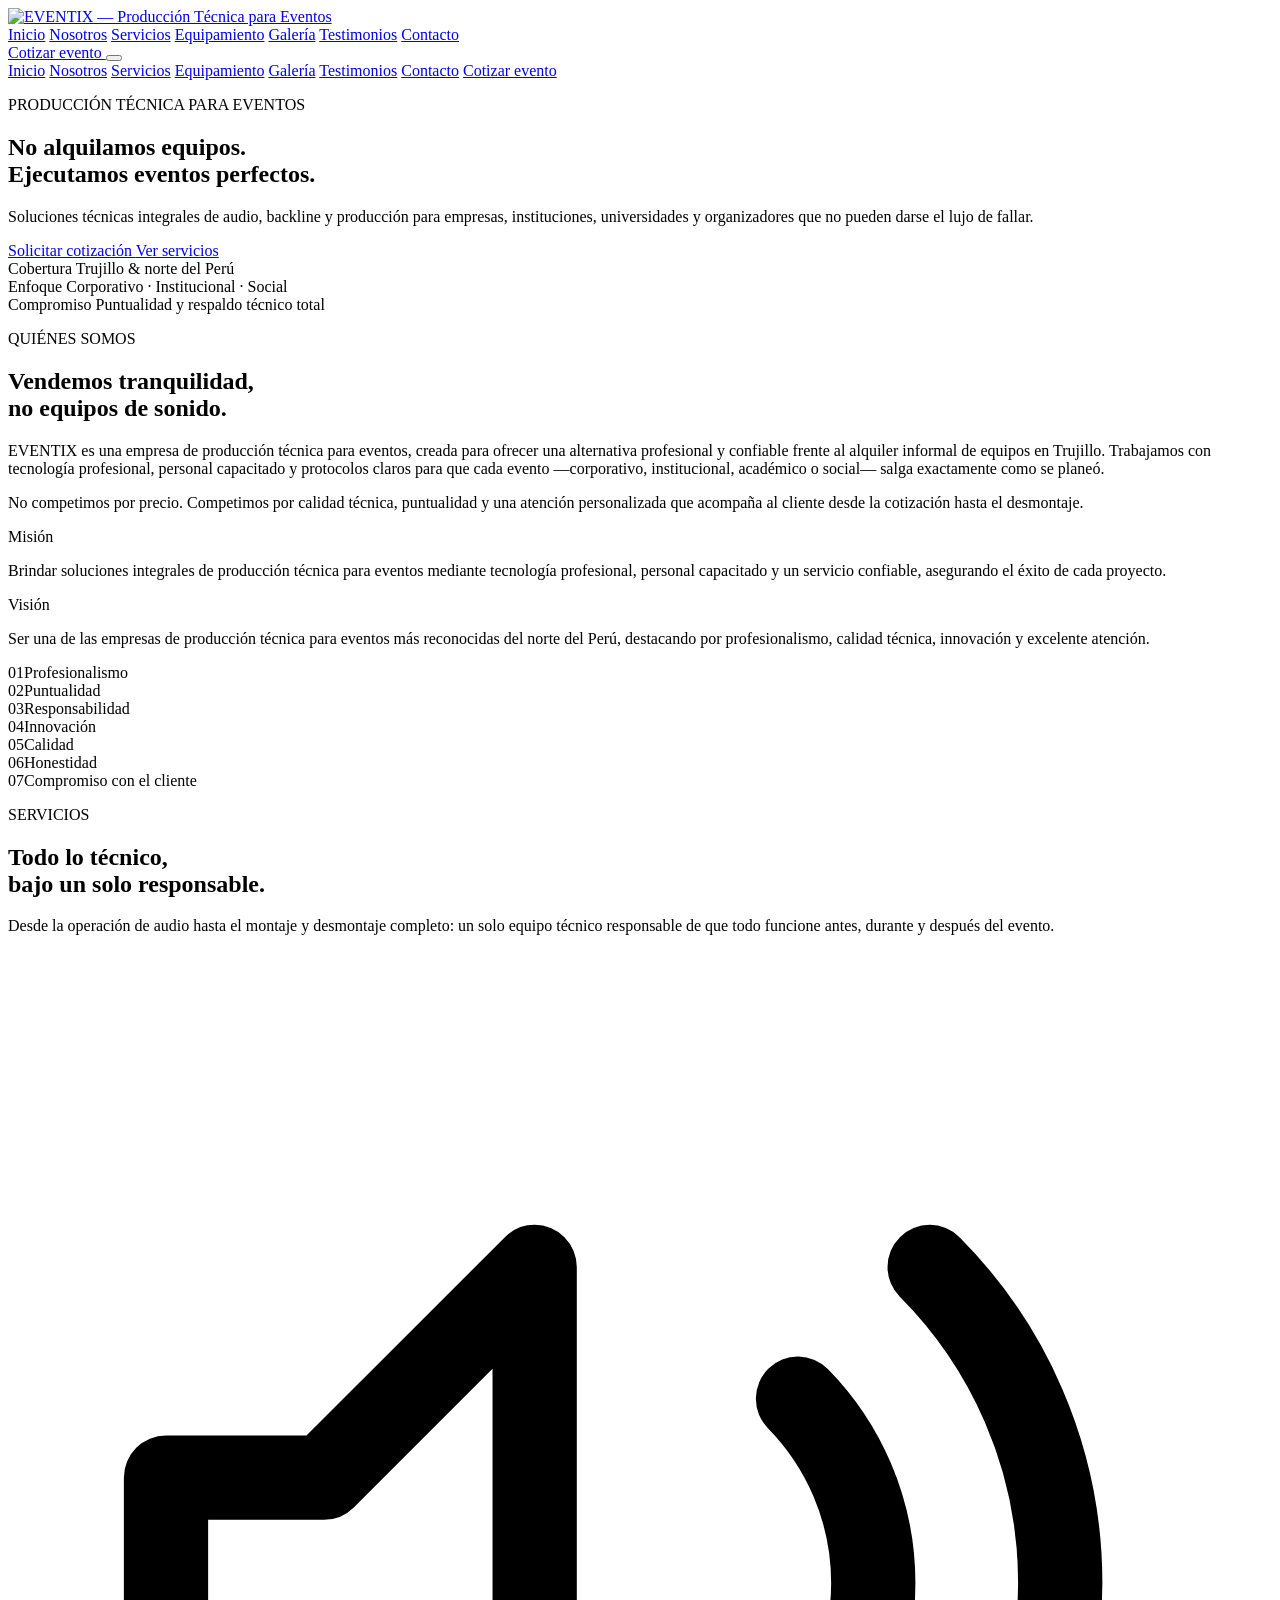
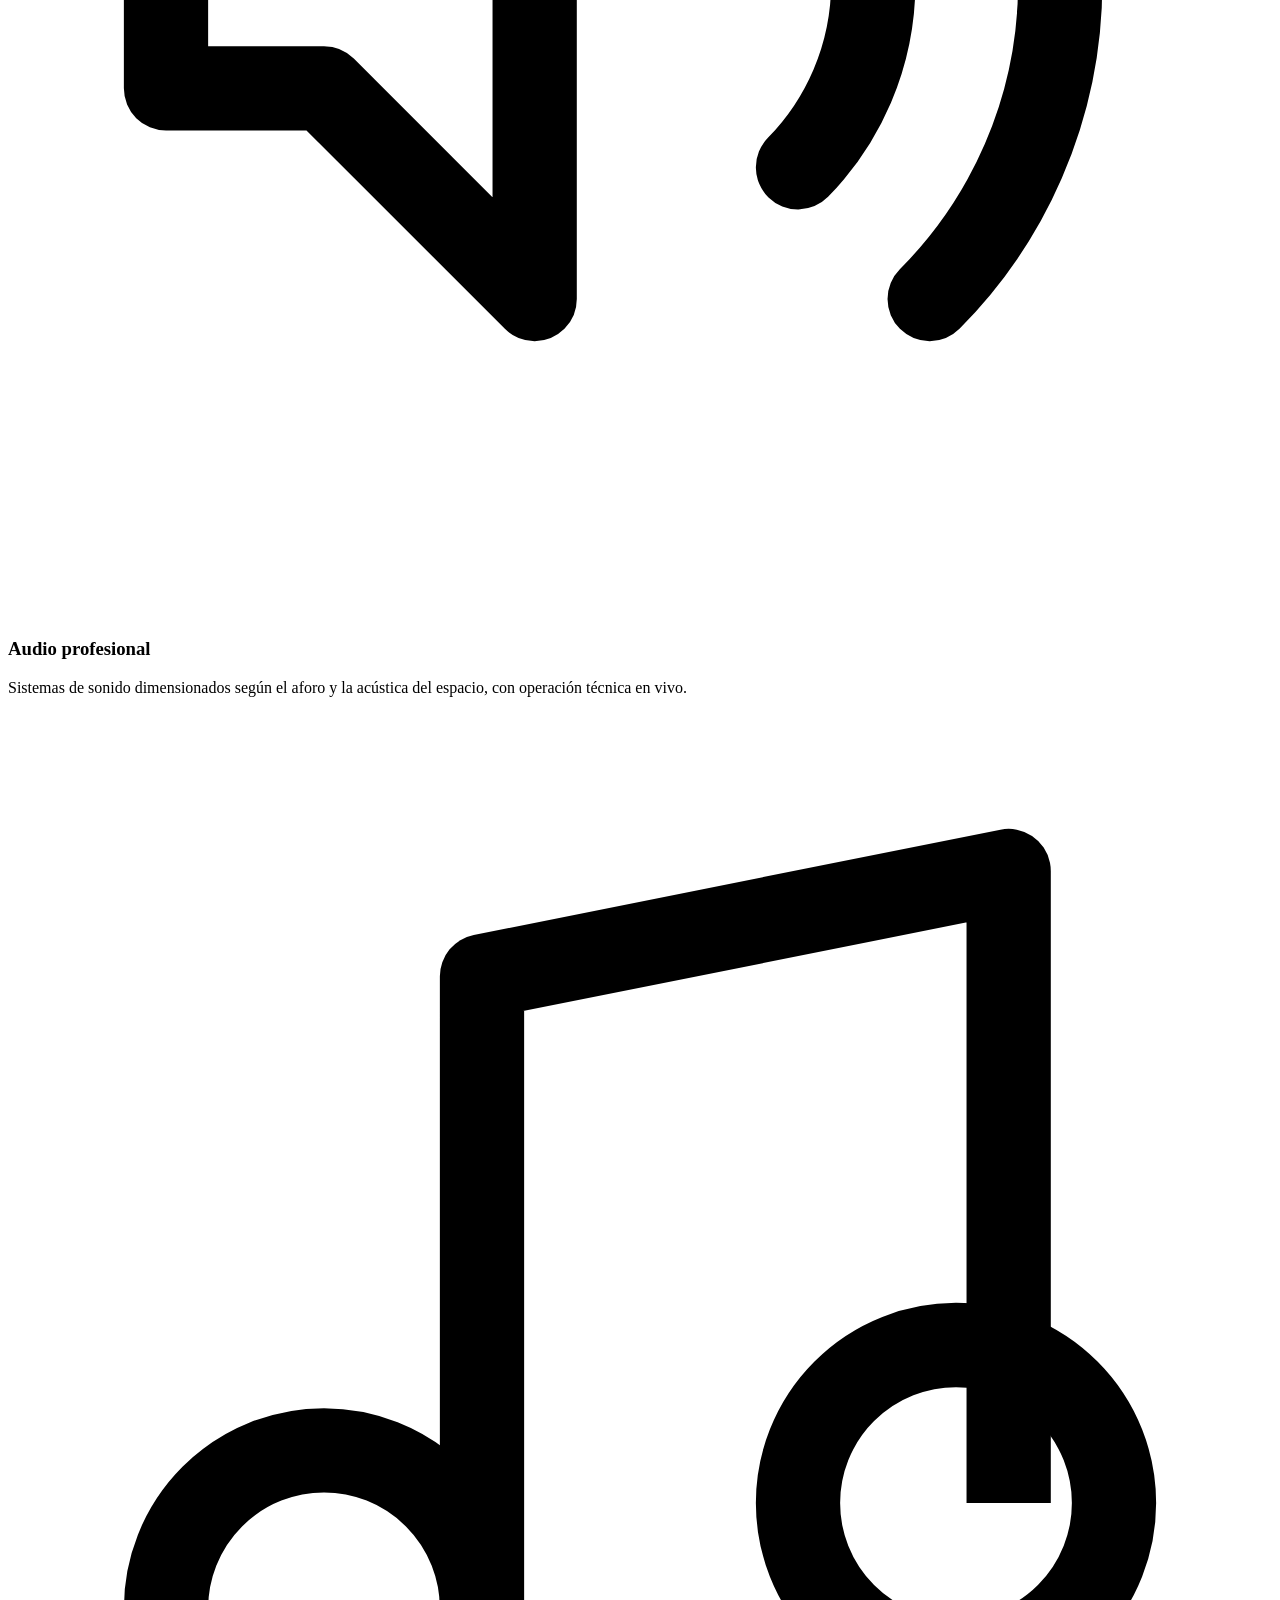
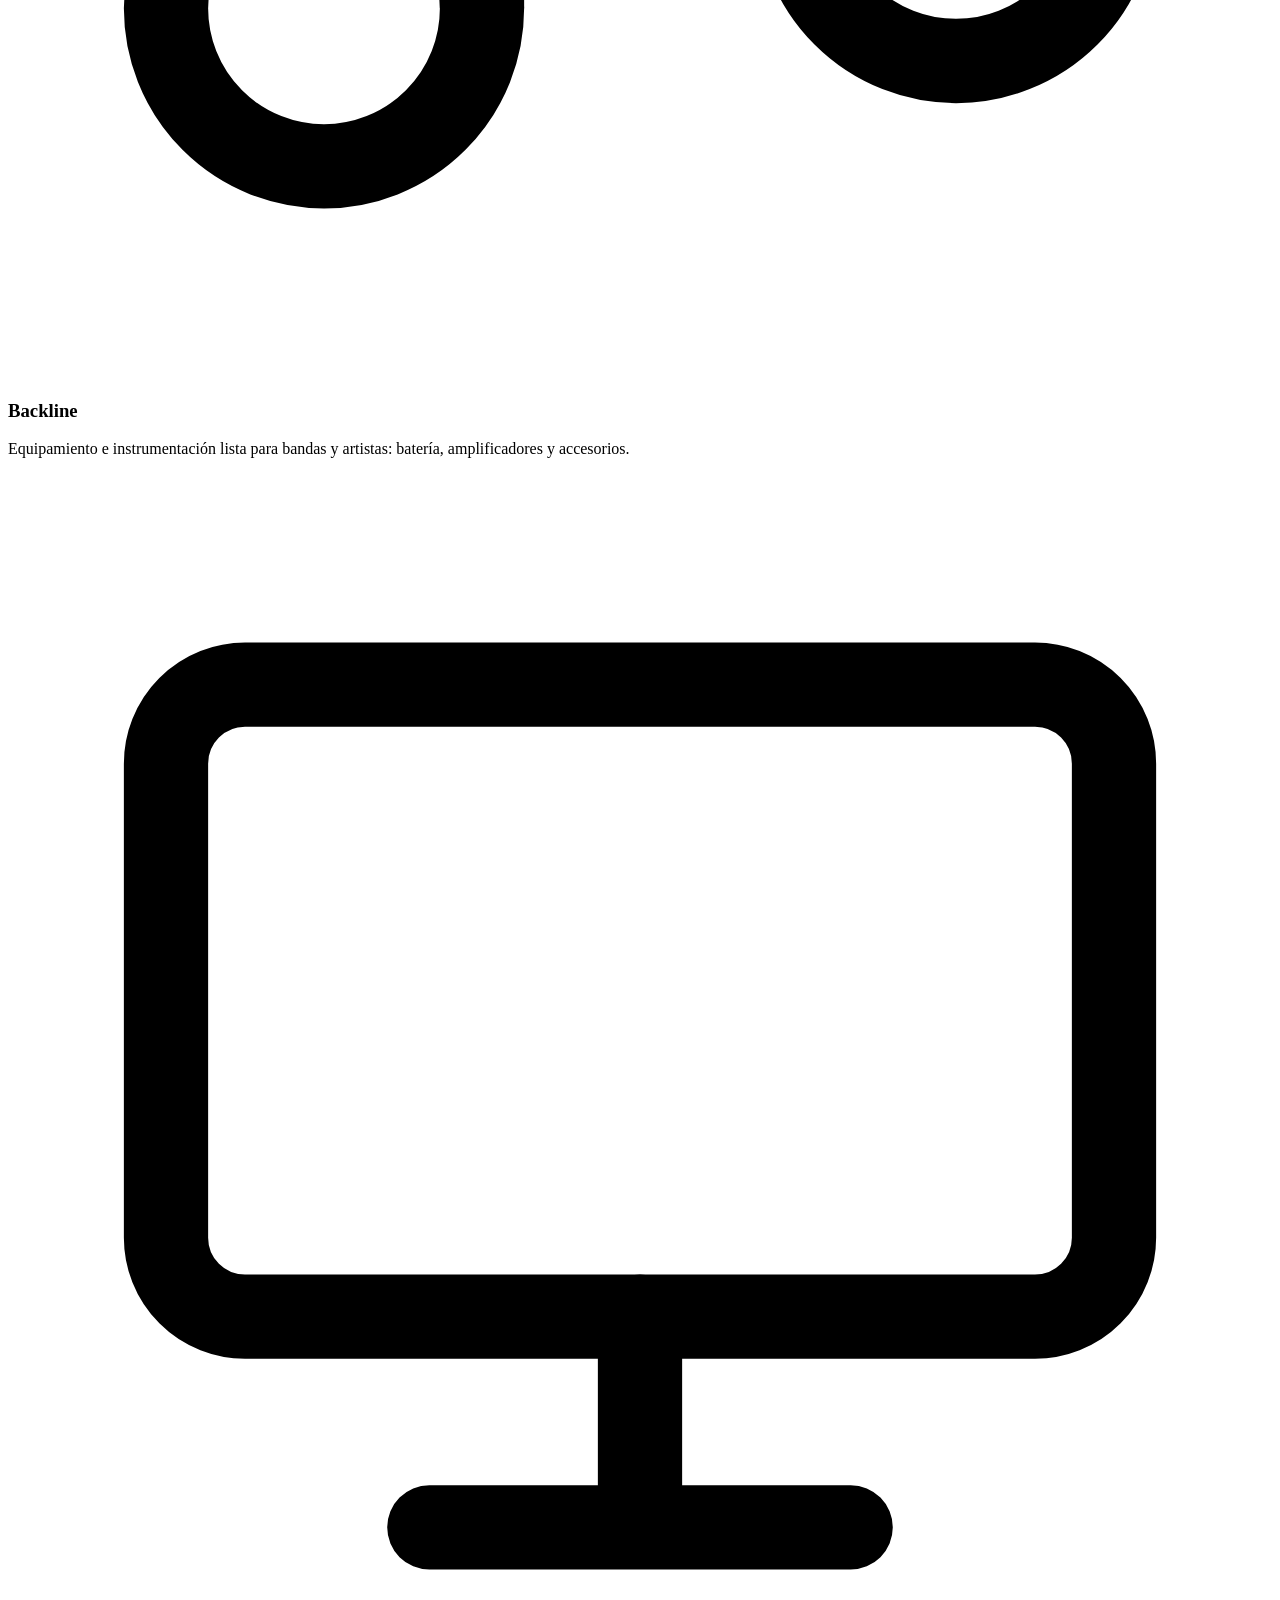
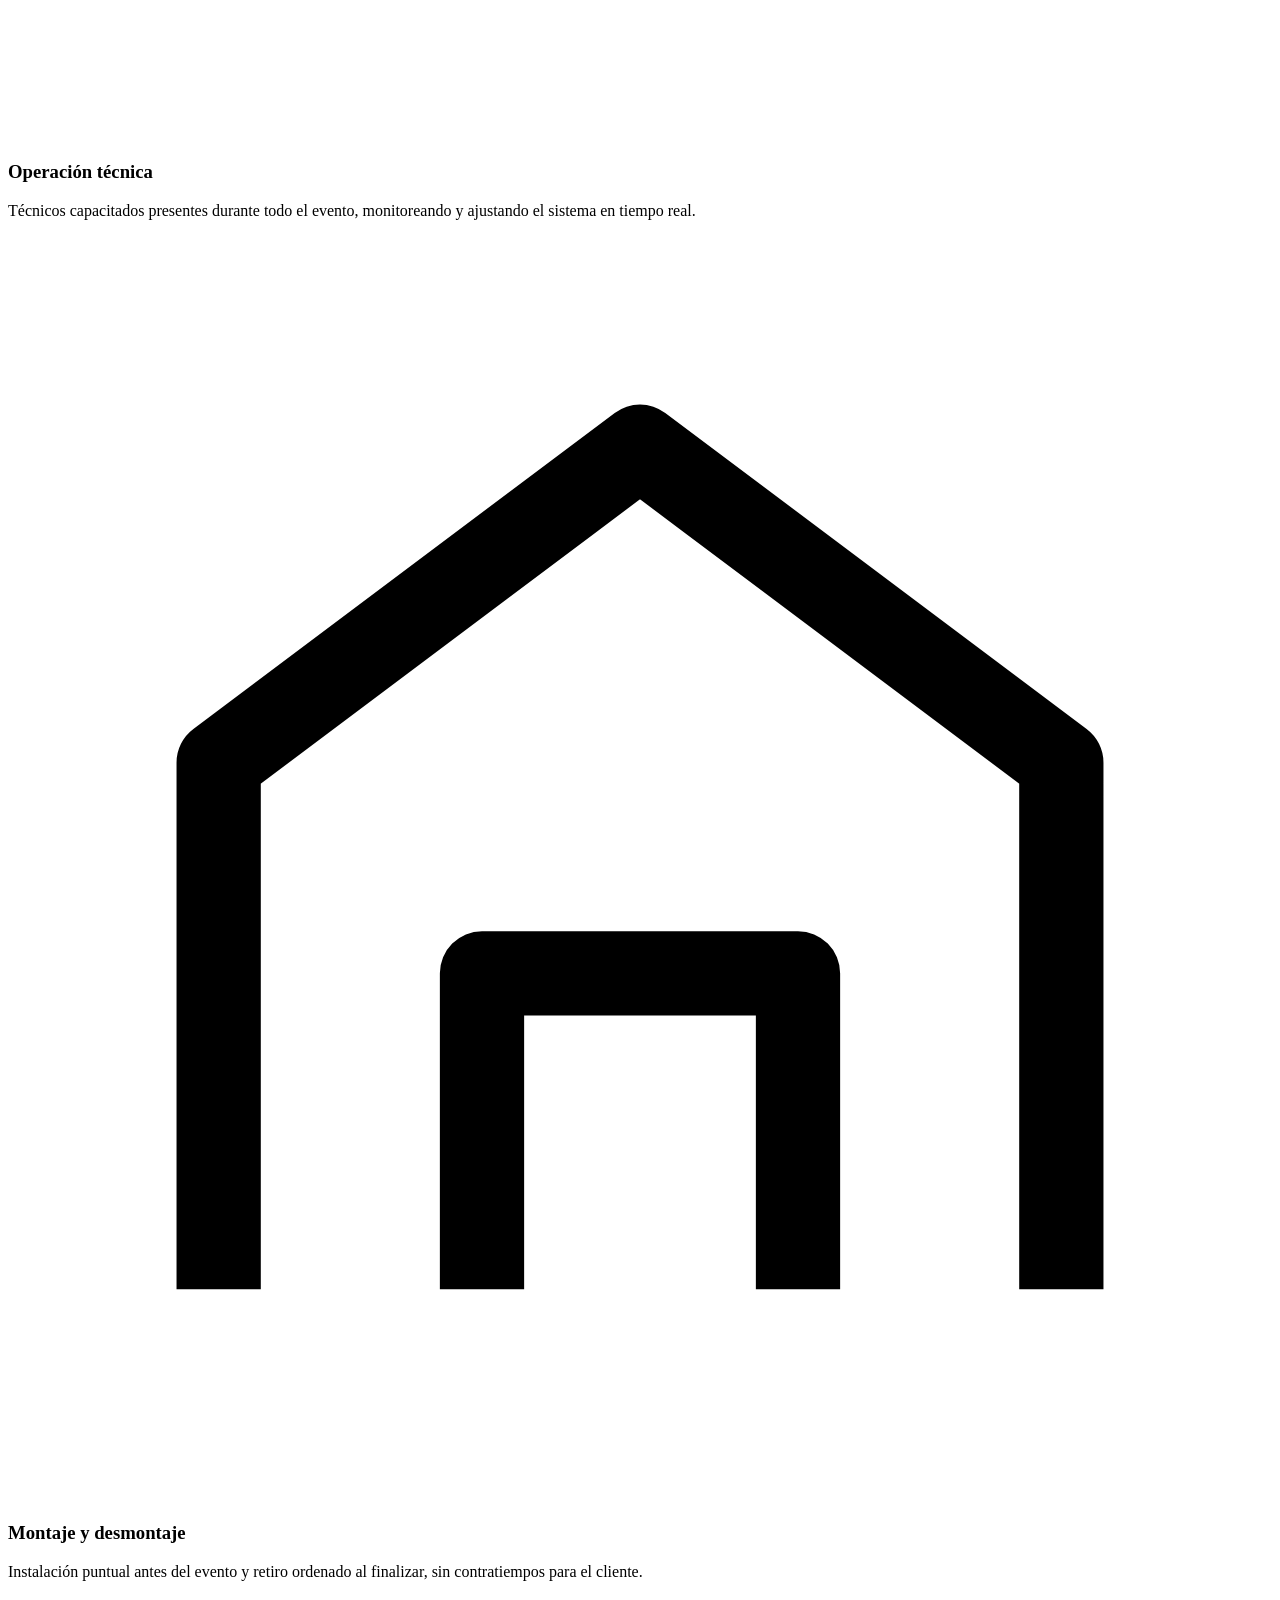
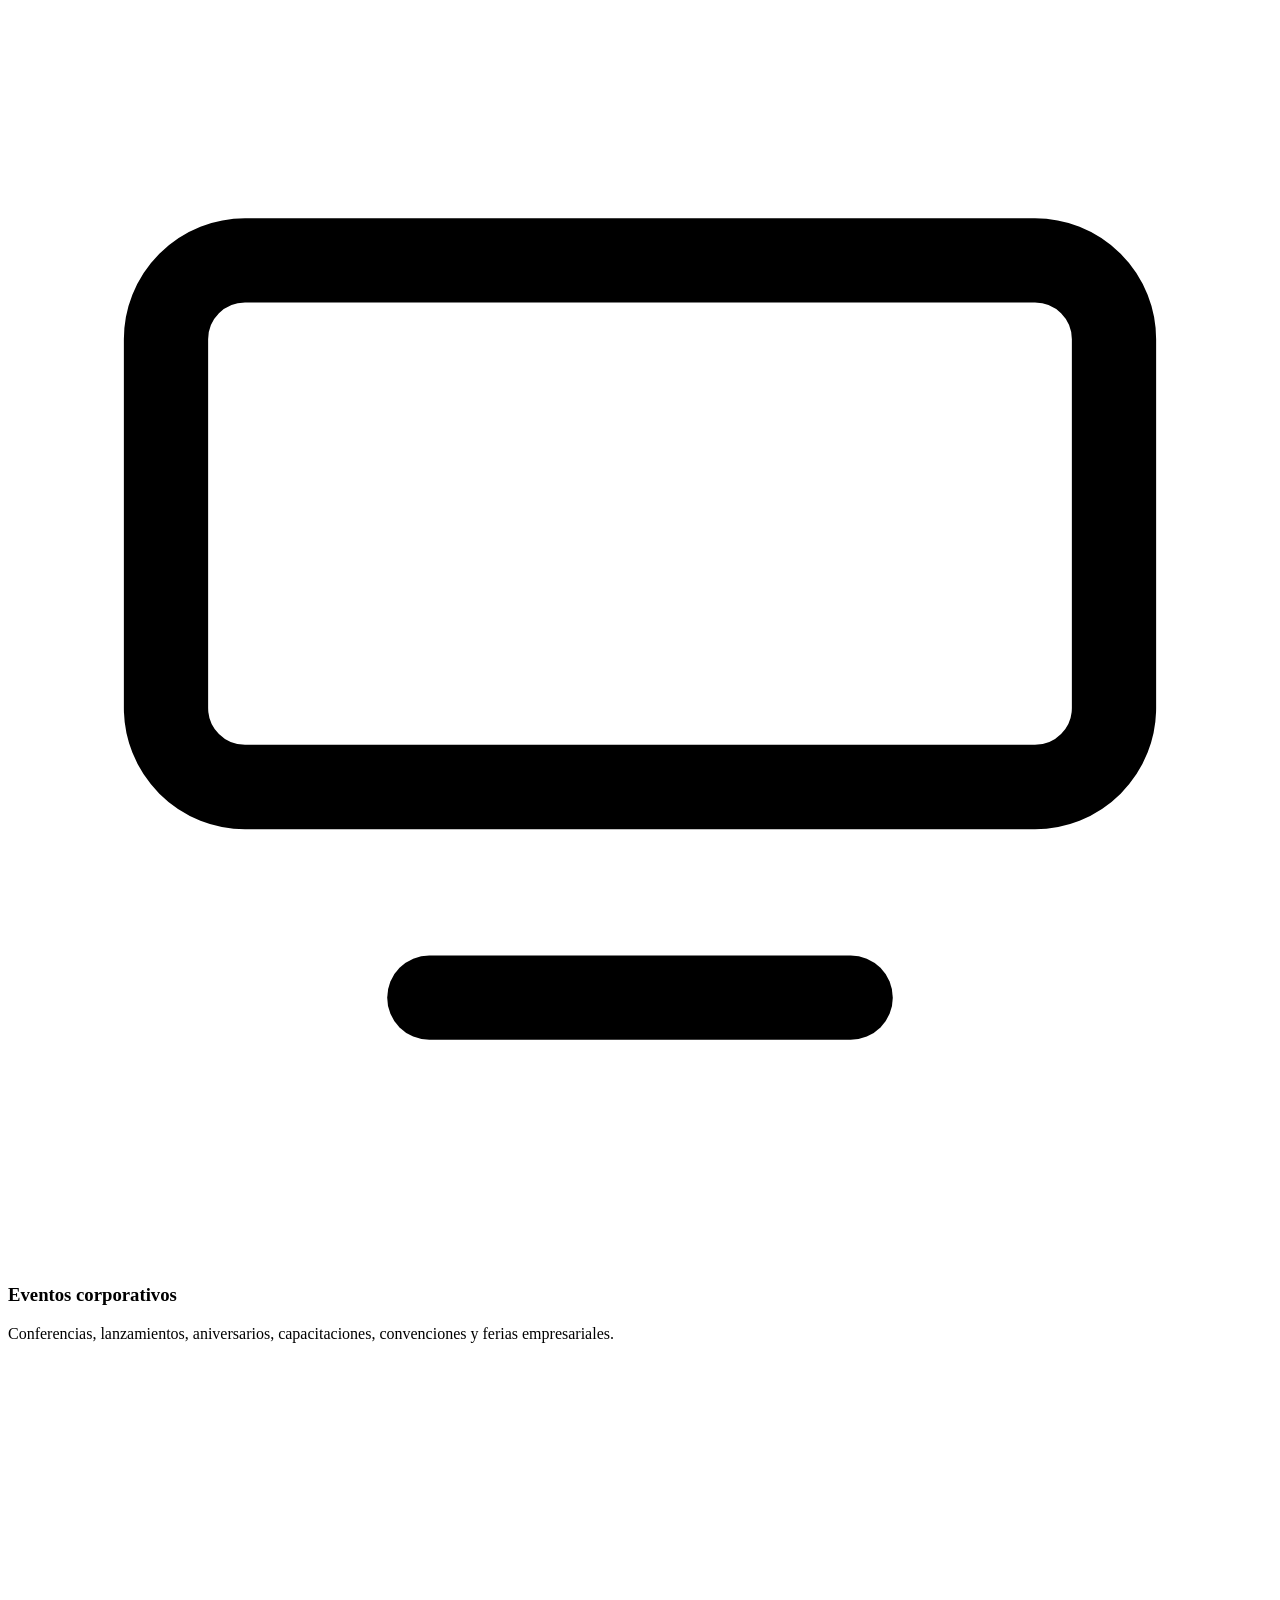
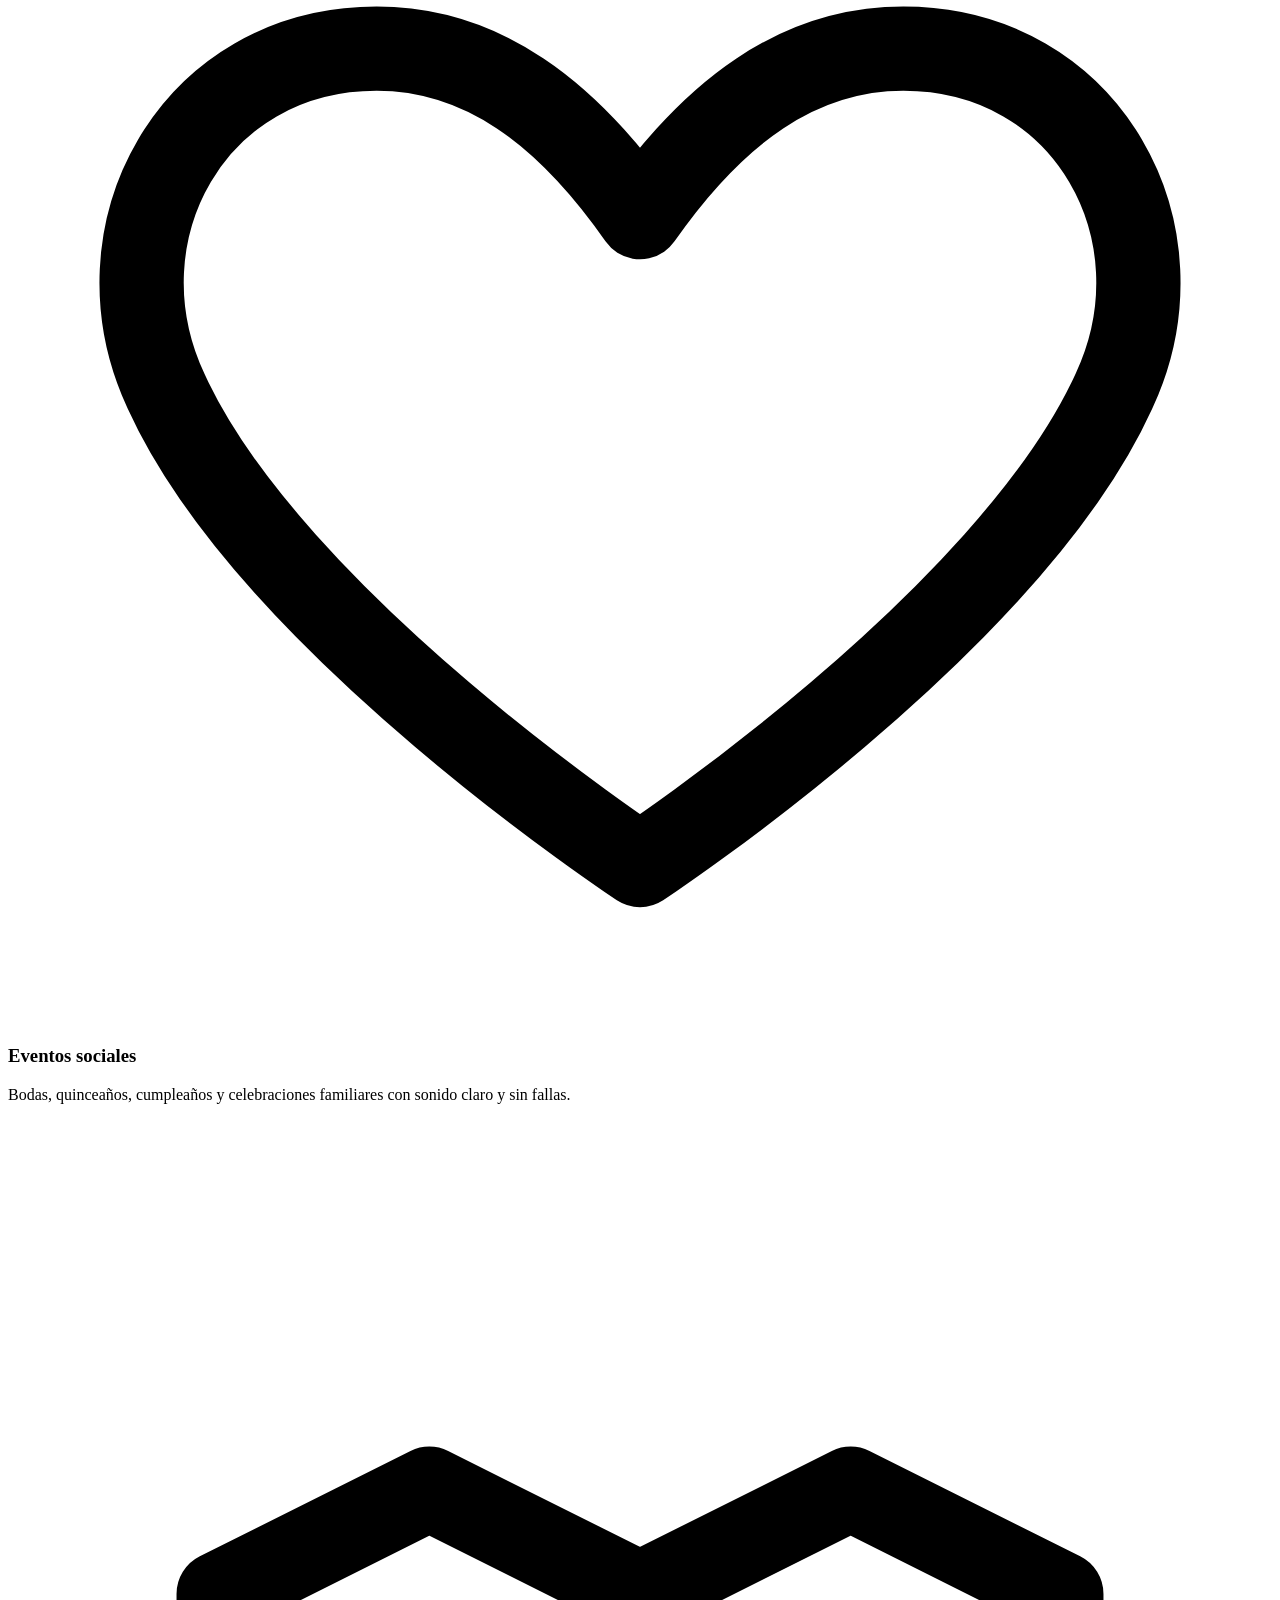
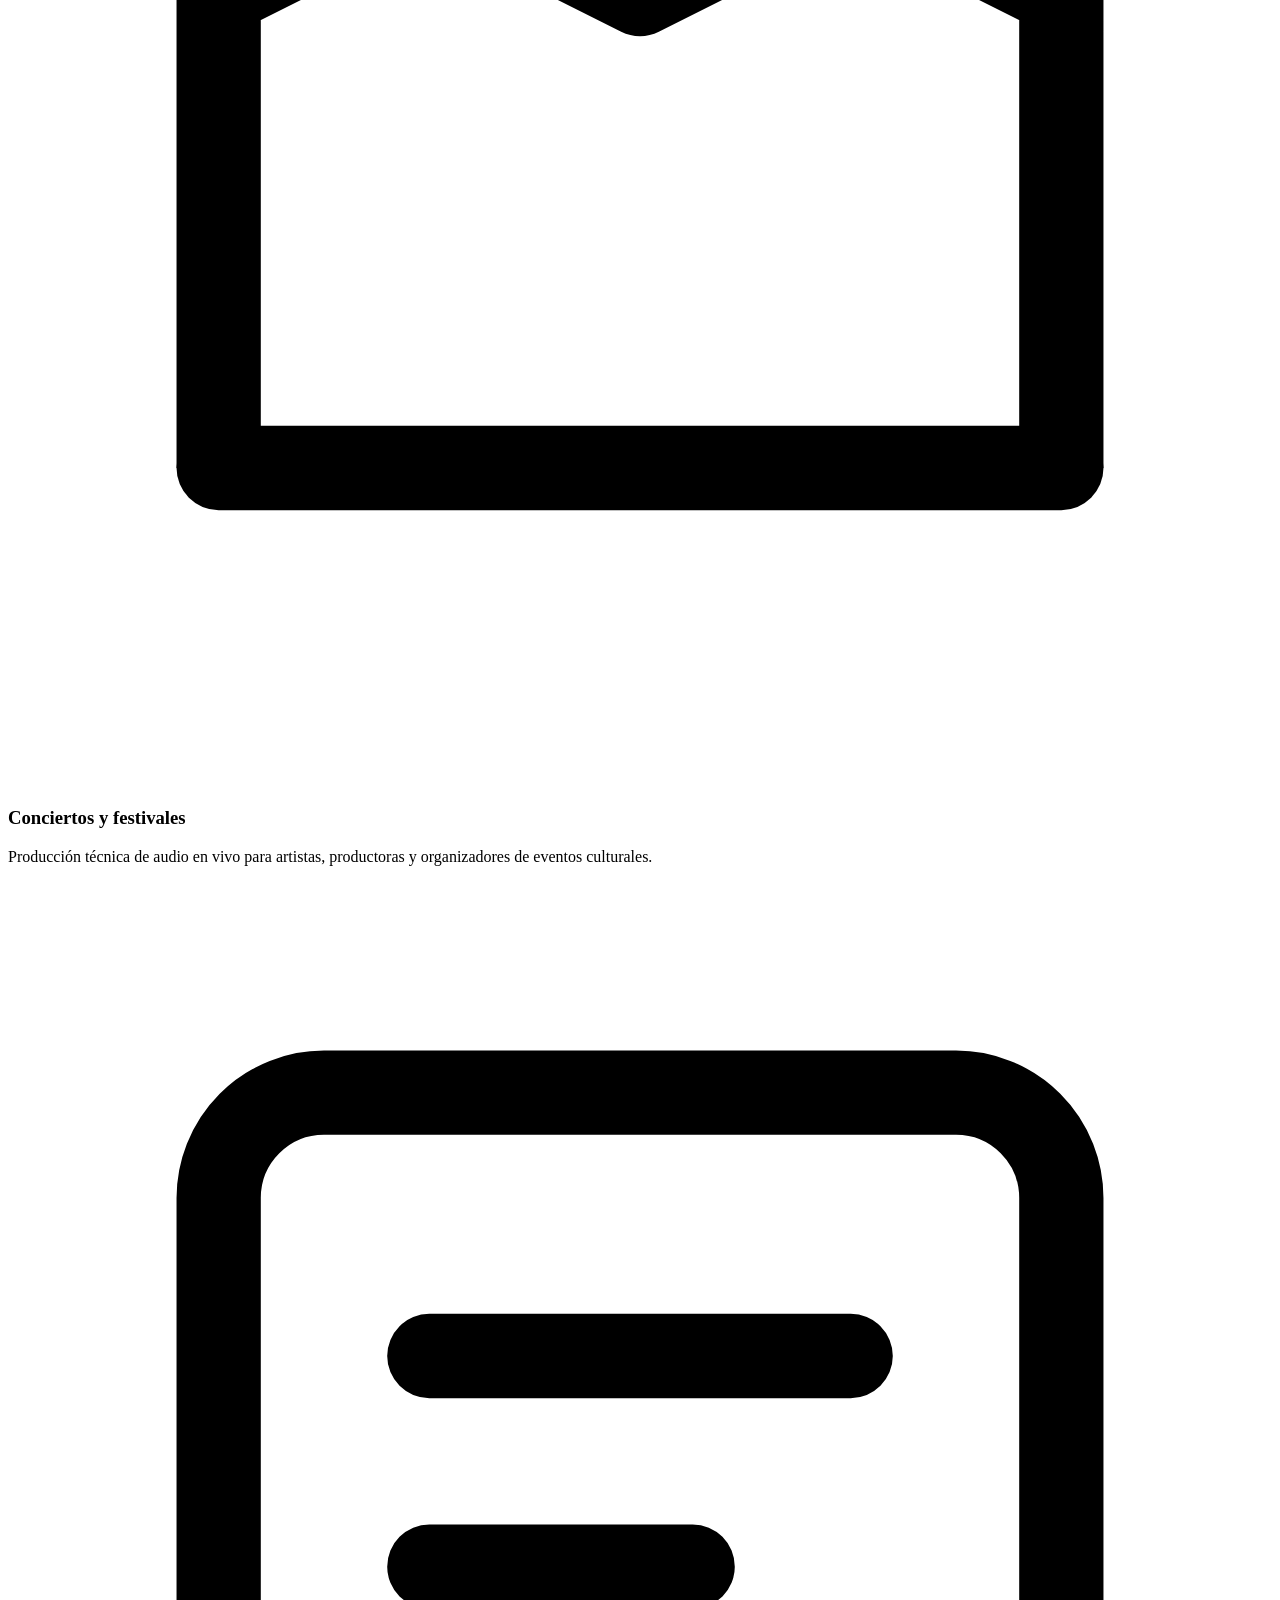
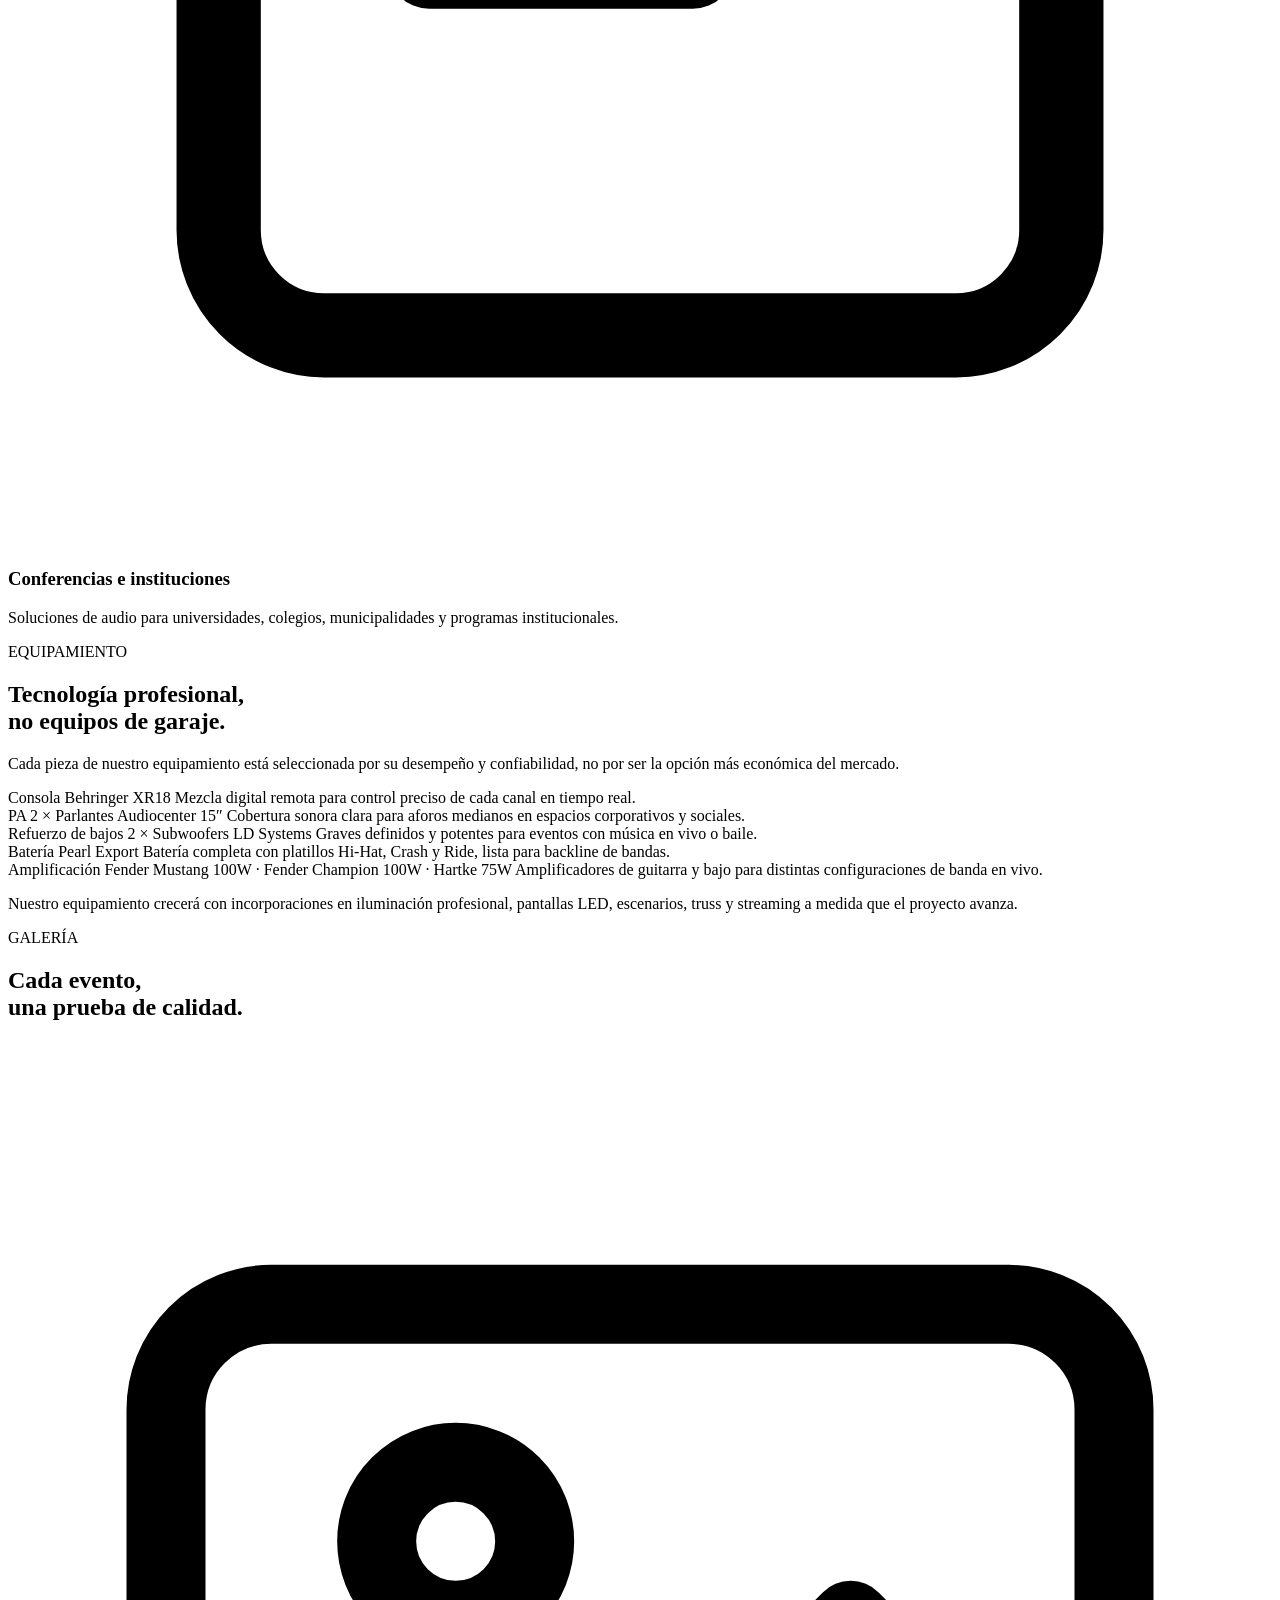
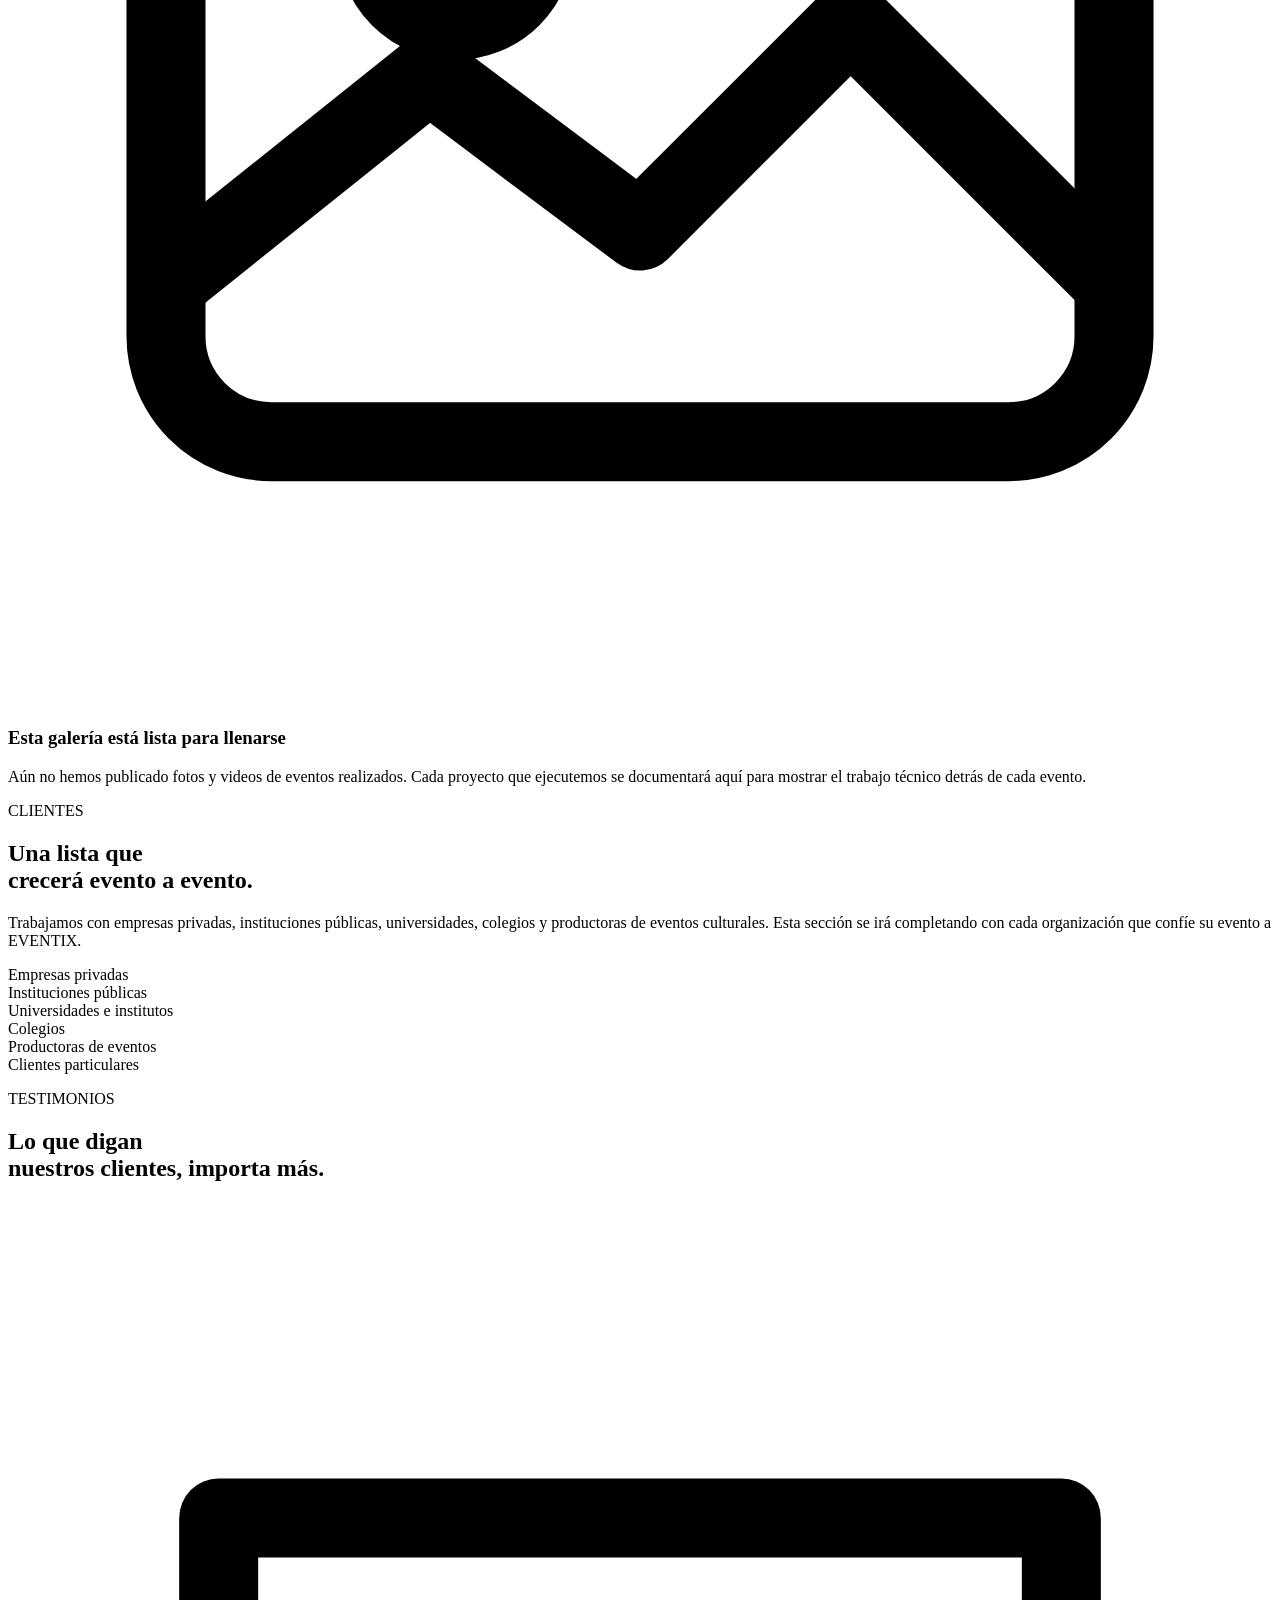
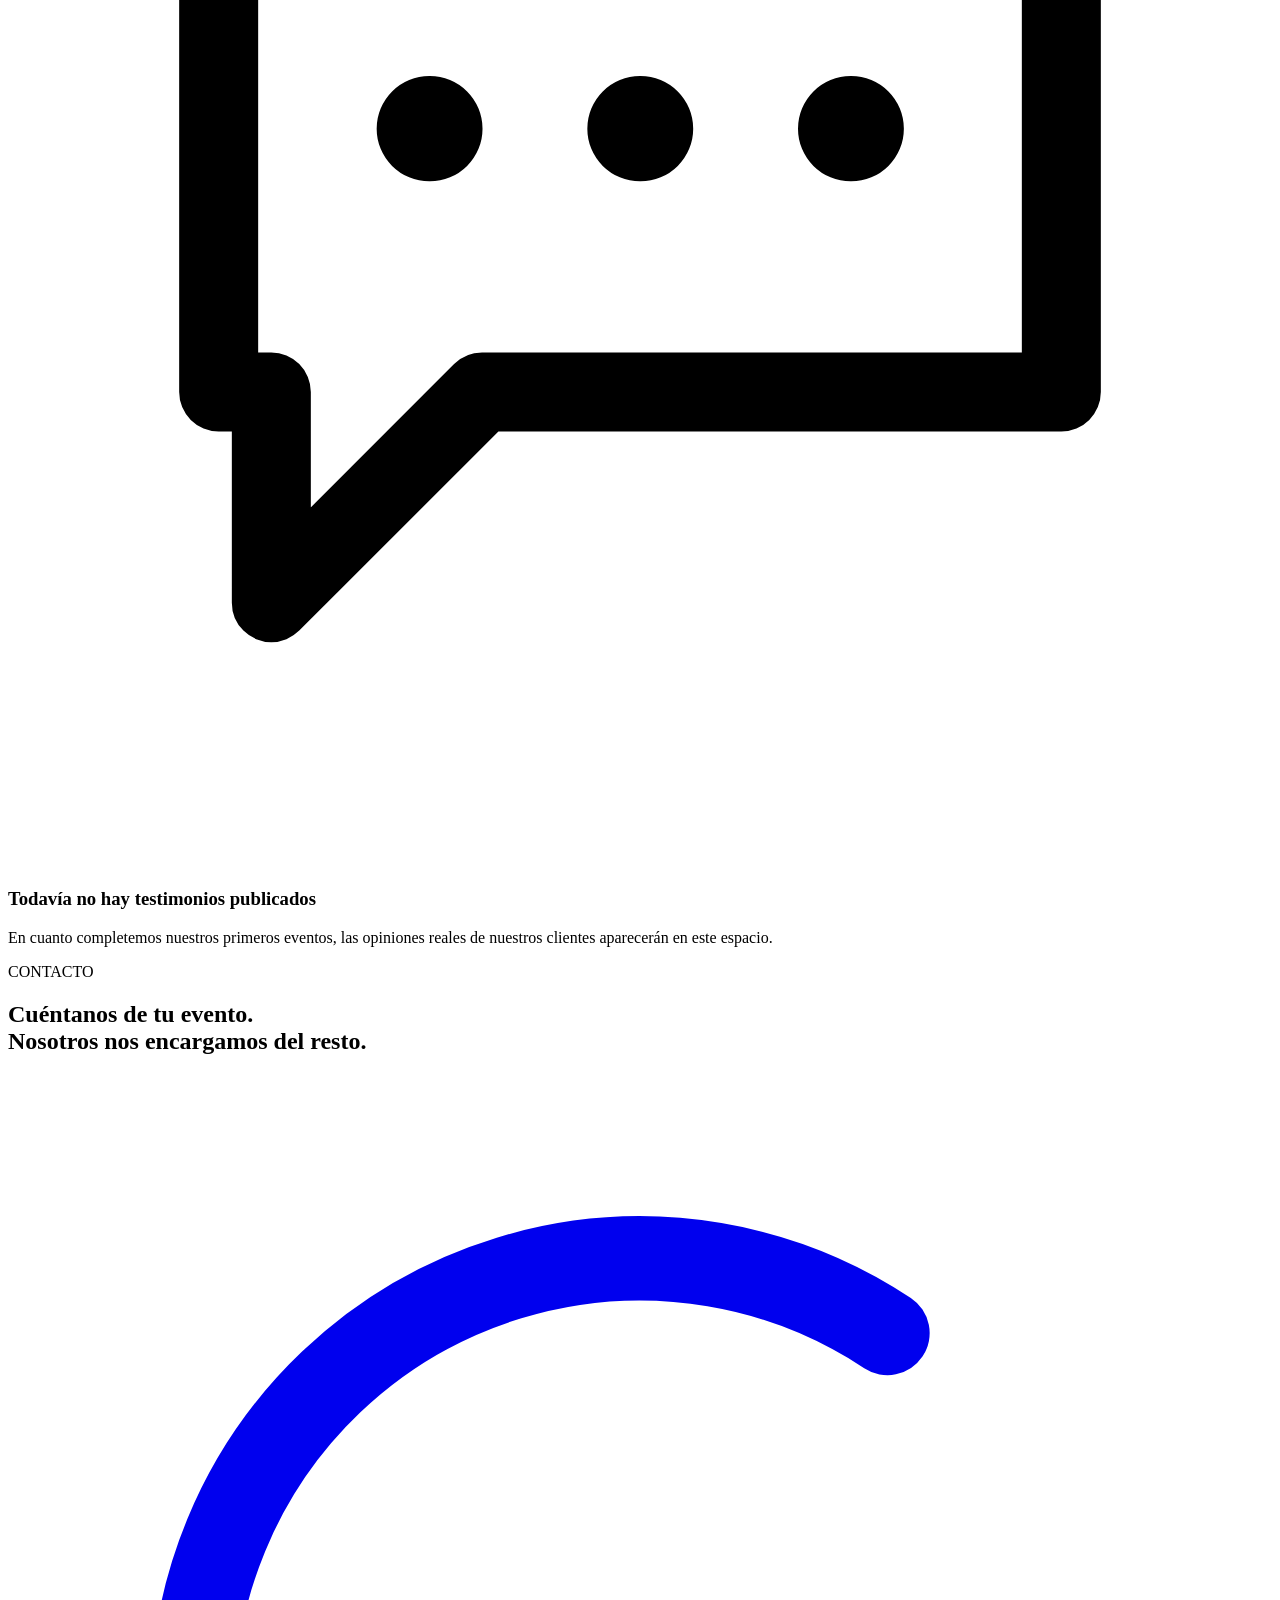
==== index.html @ ce12f0da "Primer version EVENTIX PERU" ====
<!DOCTYPE html>
<html lang="es">
<head>
<meta charset="UTF-8">
<meta name="viewport" content="width=device-width, initial-scale=1.0">
<title>EVENTIX | Producción Técnica para Eventos — Trujillo, Perú</title>
<meta name="description" content="EVENTIX brinda soluciones técnicas integrales para eventos corporativos, institucionales, académicos y sociales en Trujillo, Perú. Audio profesional, backline y producción técnica.">
<link rel="icon" href="assets/logo.png" type="image/png">
<link rel="preconnect" href="https://fonts.googleapis.com">
<link href="https://fonts.googleapis.com/css2?family=Montserrat:wght@500;600;700;800;900&family=Poppins:wght@300;400;500;600&display=swap" rel="stylesheet">
<link rel="stylesheet" href="css/styles.css">
</head>
<body>

<!-- ===== BARRA DE PROGRESO DE SCROLL ===== -->
<div class="scroll-progress" id="scrollProgress"></div>

<!-- ===== HEADER ===== -->
<header class="header" id="header">
  <div class="header__inner container">
    <a href="#inicio" class="brand">
      <img src="assets/logo.png" alt="EVENTIX — Producción Técnica para Eventos" class="brand__logo">
    </a>

    <nav class="nav" id="nav">
      <a href="#inicio">Inicio</a>
      <a href="#nosotros">Nosotros</a>
      <a href="#servicios">Servicios</a>
      <a href="#equipamiento">Equipamiento</a>
      <a href="#galeria">Galería</a>
      <a href="#testimonios">Testimonios</a>
      <a href="#contacto">Contacto</a>
    </nav>

    <a href="https://wa.me/51955475301?text=Hola%20EVENTIX%2C%20quiero%20solicitar%20una%20cotizaci%C3%B3n%20para%20mi%20evento" target="_blank" rel="noopener" class="btn btn--primary header__cta">
      Cotizar evento
    </a>

    <button class="burger" id="burger" aria-label="Abrir menú" aria-expanded="false">
      <span></span><span></span><span></span>
    </button>
  </div>
</header>

<!-- ===== MENU MOVIL ===== -->
<div class="mobile-menu" id="mobileMenu">
  <a href="#inicio">Inicio</a>
  <a href="#nosotros">Nosotros</a>
  <a href="#servicios">Servicios</a>
  <a href="#equipamiento">Equipamiento</a>
  <a href="#galeria">Galería</a>
  <a href="#testimonios">Testimonios</a>
  <a href="#contacto">Contacto</a>
  <a href="https://wa.me/51955475301" target="_blank" rel="noopener" class="btn btn--primary">Cotizar evento</a>
</div>

<!-- ===== HERO ===== -->
<section class="hero" id="inicio">
  <div class="hero__beam" aria-hidden="true"></div>
  <div class="hero__grid" aria-hidden="true"></div>

  <div class="container hero__inner">
    <p class="eyebrow" data-reveal>
      <span class="eyebrow__line"></span> PRODUCCIÓN TÉCNICA PARA EVENTOS <span class="eyebrow__line"></span>
    </p>

    <h1 class="hero__title" data-reveal>
      No alquilamos equipos.<br>
      Ejecutamos <span class="text-blue">eventos&nbsp;perfectos.</span>
    </h1>

    <p class="hero__subtitle" data-reveal>
      Soluciones técnicas integrales de audio, backline y producción para empresas,
      instituciones, universidades y organizadores que no pueden darse el lujo de fallar.
    </p>

    <div class="hero__actions" data-reveal>
      <a href="https://wa.me/51955475301?text=Hola%20EVENTIX%2C%20quiero%20solicitar%20una%20cotizaci%C3%B3n%20para%20mi%20evento" target="_blank" rel="noopener" class="btn btn--primary btn--lg">
        Solicitar cotización
      </a>
      <a href="#servicios" class="btn btn--ghost btn--lg">
        Ver servicios
      </a>
    </div>

    <div class="hero__stats" data-reveal>
      <div class="stat">
        <span class="stat__label">Cobertura</span>
        <span class="stat__value">Trujillo &amp; norte del Perú</span>
      </div>
      <div class="stat">
        <span class="stat__label">Enfoque</span>
        <span class="stat__value">Corporativo · Institucional · Social</span>
      </div>
      <div class="stat">
        <span class="stat__label">Compromiso</span>
        <span class="stat__value">Puntualidad y respaldo técnico total</span>
      </div>
    </div>
  </div>

  <a href="#nosotros" class="scroll-cue" aria-label="Bajar a la siguiente sección">
    <span></span>
  </a>
</section>

<!-- ===== NOSOTROS ===== -->
<section class="section" id="nosotros">
  <div class="container">
    <p class="eyebrow"><span class="eyebrow__line"></span> QUIÉNES SOMOS <span class="eyebrow__line"></span></p>
    <h2 class="section__title" data-reveal>Vendemos tranquilidad,<br>no equipos de sonido.</h2>

    <div class="about">
      <div class="about__text" data-reveal>
        <p>
          EVENTIX es una empresa de producción técnica para eventos, creada para ofrecer
          una alternativa profesional y confiable frente al alquiler informal de equipos en Trujillo.
          Trabajamos con tecnología profesional, personal capacitado y protocolos claros para que
          cada evento —corporativo, institucional, académico o social— salga exactamente como se planeó.
        </p>
        <p>
          No competimos por precio. Competimos por calidad técnica, puntualidad y una atención
          personalizada que acompaña al cliente desde la cotización hasta el desmontaje.
        </p>
      </div>

      <div class="about__cards" data-reveal>
        <div class="mv-card">
          <span class="mv-card__tag">Misión</span>
          <p>Brindar soluciones integrales de producción técnica para eventos mediante tecnología
          profesional, personal capacitado y un servicio confiable, asegurando el éxito de cada proyecto.</p>
        </div>
        <div class="mv-card">
          <span class="mv-card__tag">Visión</span>
          <p>Ser una de las empresas de producción técnica para eventos más reconocidas del norte
          del Perú, destacando por profesionalismo, calidad técnica, innovación y excelente atención.</p>
        </div>
      </div>
    </div>

    <div class="values" data-reveal>
      <div class="value"><span class="value__num">01</span><span>Profesionalismo</span></div>
      <div class="value"><span class="value__num">02</span><span>Puntualidad</span></div>
      <div class="value"><span class="value__num">03</span><span>Responsabilidad</span></div>
      <div class="value"><span class="value__num">04</span><span>Innovación</span></div>
      <div class="value"><span class="value__num">05</span><span>Calidad</span></div>
      <div class="value"><span class="value__num">06</span><span>Honestidad</span></div>
      <div class="value"><span class="value__num">07</span><span>Compromiso con el cliente</span></div>
    </div>
  </div>
</section>

<!-- ===== SERVICIOS ===== -->
<section class="section section--alt" id="servicios">
  <div class="container">
    <p class="eyebrow"><span class="eyebrow__line"></span> SERVICIOS <span class="eyebrow__line"></span></p>
    <h2 class="section__title" data-reveal>Todo lo técnico,<br>bajo un solo responsable.</h2>
    <p class="section__lead" data-reveal>
      Desde la operación de audio hasta el montaje y desmontaje completo: un solo equipo técnico
      responsable de que todo funcione antes, durante y después del evento.
    </p>

    <div class="services" data-reveal>
      <div class="service-card">
        <div class="service-card__icon">
          <svg viewBox="0 0 24 24" fill="none"><path d="M3 10v4h3l4 4V6l-4 4H3z" stroke="currentColor" stroke-width="1.6" stroke-linejoin="round"/><path d="M15 8.5a5 5 0 0 1 0 7" stroke="currentColor" stroke-width="1.6" stroke-linecap="round"/><path d="M17.5 6a8.5 8.5 0 0 1 0 12" stroke="currentColor" stroke-width="1.6" stroke-linecap="round"/></svg>
        </div>
        <h3>Audio profesional</h3>
        <p>Sistemas de sonido dimensionados según el aforo y la acústica del espacio, con operación técnica en vivo.</p>
      </div>

      <div class="service-card">
        <div class="service-card__icon">
          <svg viewBox="0 0 24 24" fill="none"><circle cx="6" cy="17" r="3" stroke="currentColor" stroke-width="1.6"/><circle cx="18" cy="15" r="3" stroke="currentColor" stroke-width="1.6"/><path d="M9 17V5l10-2v12" stroke="currentColor" stroke-width="1.6" stroke-linejoin="round"/></svg>
        </div>
        <h3>Backline</h3>
        <p>Equipamiento e instrumentación lista para bandas y artistas: batería, amplificadores y accesorios.</p>
      </div>

      <div class="service-card">
        <div class="service-card__icon">
          <svg viewBox="0 0 24 24" fill="none"><rect x="3" y="4" width="18" height="12" rx="1.5" stroke="currentColor" stroke-width="1.6"/><path d="M8 20h8M12 16v4" stroke="currentColor" stroke-width="1.6" stroke-linecap="round"/></svg>
        </div>
        <h3>Operación técnica</h3>
        <p>Técnicos capacitados presentes durante todo el evento, monitoreando y ajustando el sistema en tiempo real.</p>
      </div>

      <div class="service-card">
        <div class="service-card__icon">
          <svg viewBox="0 0 24 24" fill="none"><path d="M4 20V10l8-6 8 6v10" stroke="currentColor" stroke-width="1.6" stroke-linejoin="round"/><path d="M9 20v-6h6v6" stroke="currentColor" stroke-width="1.6" stroke-linejoin="round"/></svg>
        </div>
        <h3>Montaje y desmontaje</h3>
        <p>Instalación puntual antes del evento y retiro ordenado al finalizar, sin contratiempos para el cliente.</p>
      </div>

      <div class="service-card">
        <div class="service-card__icon">
          <svg viewBox="0 0 24 24" fill="none"><rect x="3" y="5" width="18" height="10" rx="1.5" stroke="currentColor" stroke-width="1.6"/><path d="M8 19h8" stroke="currentColor" stroke-width="1.6" stroke-linecap="round"/></svg>
        </div>
        <h3>Eventos corporativos</h3>
        <p>Conferencias, lanzamientos, aniversarios, capacitaciones, convenciones y ferias empresariales.</p>
      </div>

      <div class="service-card">
        <div class="service-card__icon">
          <svg viewBox="0 0 24 24" fill="none"><path d="M12 21s-7-4.6-9-9c-1.4-3 .5-6.5 4-6.5 2 0 3.6 1.2 5 3.2C13.4 6.7 15 5.5 17 5.5c3.5 0 5.4 3.5 4 6.5-2 4.4-9 9-9 9z" stroke="currentColor" stroke-width="1.6" stroke-linejoin="round"/></svg>
        </div>
        <h3>Eventos sociales</h3>
        <p>Bodas, quinceaños, cumpleaños y celebraciones familiares con sonido claro y sin fallas.</p>
      </div>

      <div class="service-card">
        <div class="service-card__icon">
          <svg viewBox="0 0 24 24" fill="none"><path d="M4 18V9l4-2 4 2 4-2 4 2v9" stroke="currentColor" stroke-width="1.6" stroke-linejoin="round"/><path d="M4 18h16" stroke="currentColor" stroke-width="1.6" stroke-linecap="round"/></svg>
        </div>
        <h3>Conciertos y festivales</h3>
        <p>Producción técnica de audio en vivo para artistas, productoras y organizadores de eventos culturales.</p>
      </div>

      <div class="service-card">
        <div class="service-card__icon">
          <svg viewBox="0 0 24 24" fill="none"><rect x="4" y="4" width="16" height="16" rx="2" stroke="currentColor" stroke-width="1.6"/><path d="M8 9h8M8 13h5" stroke="currentColor" stroke-width="1.6" stroke-linecap="round"/></svg>
        </div>
        <h3>Conferencias e instituciones</h3>
        <p>Soluciones de audio para universidades, colegios, municipalidades y programas institucionales.</p>
      </div>
    </div>
  </div>
</section>

<!-- ===== EQUIPAMIENTO ===== -->
<section class="section" id="equipamiento">
  <div class="container">
    <p class="eyebrow"><span class="eyebrow__line"></span> EQUIPAMIENTO <span class="eyebrow__line"></span></p>
    <h2 class="section__title" data-reveal>Tecnología profesional,<br>no equipos de garaje.</h2>
    <p class="section__lead" data-reveal>
      Cada pieza de nuestro equipamiento está seleccionada por su desempeño y confiabilidad,
      no por ser la opción más económica del mercado.
    </p>

    <div class="gear" data-reveal>
      <div class="gear__row">
        <span class="gear__cat">Consola</span>
        <span class="gear__name">Behringer XR18</span>
        <span class="gear__desc">Mezcla digital remota para control preciso de cada canal en tiempo real.</span>
      </div>
      <div class="gear__row">
        <span class="gear__cat">PA</span>
        <span class="gear__name">2 × Parlantes Audiocenter 15″</span>
        <span class="gear__desc">Cobertura sonora clara para aforos medianos en espacios corporativos y sociales.</span>
      </div>
      <div class="gear__row">
        <span class="gear__cat">Refuerzo de bajos</span>
        <span class="gear__name">2 × Subwoofers LD Systems</span>
        <span class="gear__desc">Graves definidos y potentes para eventos con música en vivo o baile.</span>
      </div>
      <div class="gear__row">
        <span class="gear__cat">Batería</span>
        <span class="gear__name">Pearl Export</span>
        <span class="gear__desc">Batería completa con platillos Hi-Hat, Crash y Ride, lista para backline de bandas.</span>
      </div>
      <div class="gear__row">
        <span class="gear__cat">Amplificación</span>
        <span class="gear__name">Fender Mustang 100W · Fender Champion 100W · Hartke 75W</span>
        <span class="gear__desc">Amplificadores de guitarra y bajo para distintas configuraciones de banda en vivo.</span>
      </div>
    </div>

    <p class="gear__note" data-reveal>
      Nuestro equipamiento crecerá con incorporaciones en iluminación profesional, pantallas LED,
      escenarios, truss y streaming a medida que el proyecto avanza.
    </p>
  </div>
</section>

<!-- ===== GALERIA ===== -->
<section class="section section--alt" id="galeria">
  <div class="container">
    <p class="eyebrow"><span class="eyebrow__line"></span> GALERÍA <span class="eyebrow__line"></span></p>
    <h2 class="section__title" data-reveal>Cada evento,<br>una prueba de calidad.</h2>

    <div class="gallery-empty" data-reveal>
      <div class="gallery-empty__icon">
        <svg viewBox="0 0 24 24" fill="none"><rect x="3" y="5" width="18" height="14" rx="2" stroke="currentColor" stroke-width="1.5"/><circle cx="8.5" cy="9.5" r="1.5" stroke="currentColor" stroke-width="1.5"/><path d="M3 16l5-4 4 3 4-4 5 5" stroke="currentColor" stroke-width="1.5" stroke-linejoin="round"/></svg>
      </div>
      <h3>Esta galería está lista para llenarse</h3>
      <p>Aún no hemos publicado fotos y videos de eventos realizados. Cada proyecto que ejecutemos
      se documentará aquí para mostrar el trabajo técnico detrás de cada evento.</p>
    </div>
  </div>
</section>

<!-- ===== CLIENTES ===== -->
<section class="section" id="clientes">
  <div class="container">
    <p class="eyebrow"><span class="eyebrow__line"></span> CLIENTES <span class="eyebrow__line"></span></p>
    <h2 class="section__title" data-reveal>Una lista que<br>crecerá evento a evento.</h2>
    <p class="section__lead" data-reveal>
      Trabajamos con empresas privadas, instituciones públicas, universidades, colegios y
      productoras de eventos culturales. Esta sección se irá completando con cada organización
      que confíe su evento a EVENTIX.
    </p>

    <div class="client-types" data-reveal>
      <div class="client-type">Empresas privadas</div>
      <div class="client-type">Instituciones públicas</div>
      <div class="client-type">Universidades e institutos</div>
      <div class="client-type">Colegios</div>
      <div class="client-type">Productoras de eventos</div>
      <div class="client-type">Clientes particulares</div>
    </div>
  </div>
</section>

<!-- ===== TESTIMONIOS ===== -->
<section class="section section--alt" id="testimonios">
  <div class="container">
    <p class="eyebrow"><span class="eyebrow__line"></span> TESTIMONIOS <span class="eyebrow__line"></span></p>
    <h2 class="section__title" data-reveal>Lo que digan<br>nuestros clientes, importa más.</h2>

    <div class="gallery-empty" data-reveal>
      <div class="gallery-empty__icon">
        <svg viewBox="0 0 24 24" fill="none"><path d="M8 10h.01M12 10h.01M16 10h.01" stroke="currentColor" stroke-width="2" stroke-linecap="round"/><path d="M4 6h16v9H9l-4 4v-4H4V6z" stroke="currentColor" stroke-width="1.5" stroke-linejoin="round"/></svg>
      </div>
      <h3>Todavía no hay testimonios publicados</h3>
      <p>En cuanto completemos nuestros primeros eventos, las opiniones reales de nuestros
      clientes aparecerán en este espacio.</p>
    </div>
  </div>
</section>

<!-- ===== CONTACTO ===== -->
<section class="section contact" id="contacto">
  <div class="container">
    <p class="eyebrow"><span class="eyebrow__line"></span> CONTACTO <span class="eyebrow__line"></span></p>
    <h2 class="section__title" data-reveal>Cuéntanos de tu evento.<br>Nosotros nos encargamos del resto.</h2>

    <div class="contact__grid" data-reveal>
      <div class="contact__info">
        <a class="contact__item" href="https://wa.me/51955475301?text=Hola%20EVENTIX%2C%20quiero%20solicitar%20una%20cotizaci%C3%B3n%20para%20mi%20evento" target="_blank" rel="noopener">
          <span class="contact__icon">
            <svg viewBox="0 0 24 24" fill="none"><path d="M20.5 12a8.5 8.5 0 1 1-3.8-7.1M20.5 12 22 22l-4-1.3" stroke="currentColor" stroke-width="1.6" stroke-linejoin="round" stroke-linecap="round"/></svg>
          </span>
          <span>
            <strong>WhatsApp</strong>
            <small>+51 955 475 301</small>
          </span>
        </a>

        <a class="contact__item" href="mailto:eventixperu@gmail.com">
          <span class="contact__icon">
            <svg viewBox="0 0 24 24" fill="none"><rect x="3" y="5" width="18" height="14" rx="2" stroke="currentColor" stroke-width="1.6"/><path d="M4 7l8 6 8-6" stroke="currentColor" stroke-width="1.6" stroke-linejoin="round"/></svg>
          </span>
          <span>
            <strong>Correo</strong>
            <small>eventixperu@gmail.com</small>
          </span>
        </a>

        <a class="contact__item" href="#" target="_blank" rel="noopener">
          <span class="contact__icon">
            <svg viewBox="0 0 24 24" fill="none"><rect x="3" y="3" width="18" height="18" rx="4" stroke="currentColor" stroke-width="1.6"/><circle cx="12" cy="12" r="4" stroke="currentColor" stroke-width="1.6"/><circle cx="17.2" cy="6.8" r="1" fill="currentColor"/></svg>
          </span>
          <span>
            <strong>Instagram</strong>
            <small>@eventix.pe</small>
          </span>
        </a>

        <a class="contact__item" href="#" target="_blank" rel="noopener">
          <span class="contact__icon">
            <svg viewBox="0 0 24 24" fill="none"><rect x="3" y="3" width="18" height="18" rx="4" stroke="currentColor" stroke-width="1.6"/><path d="M8 8h5.5a3 3 0 1 1 0 6H10v4M10 11h4" stroke="currentColor" stroke-width="1.6" stroke-linejoin="round"/></svg>
          </span>
          <span>
            <strong>Facebook</strong>
            <small>/eventixperu</small>
          </span>
        </a>

        <div class="contact__map">
          <iframe
            src="https://www.google.com/maps?q=Trujillo,Peru&output=embed"
            width="100%" height="220" style="border:0" loading="lazy"
            referrerpolicy="no-referrer-when-downgrade" title="Ubicación EVENTIX en Trujillo, Perú">
          </iframe>
        </div>
      </div>

      <form class="contact__form" id="contactForm">
        <div class="form-row">
          <label for="nombre">Nombre completo</label>
          <input type="text" id="nombre" name="nombre" required placeholder="Tu nombre">
        </div>
        <div class="form-row">
          <label for="email">Correo electrónico</label>
          <input type="email" id="email" name="email" required placeholder="tu@correo.com">
        </div>
        <div class="form-row">
          <label for="tipo">Tipo de evento</label>
          <select id="tipo" name="tipo">
            <option>Evento corporativo</option>
            <option>Evento institucional / académico</option>
            <option>Concierto o evento cultural</option>
            <option>Evento social (boda, cumpleaños, etc.)</option>
            <option>Otro</option>
          </select>
        </div>
        <div class="form-row">
          <label for="mensaje">Cuéntanos sobre tu evento</label>
          <textarea id="mensaje" name="mensaje" rows="4" required placeholder="Fecha, lugar, aforo aproximado…"></textarea>
        </div>
        <button type="submit" class="btn btn--primary btn--lg form-submit">Enviar solicitud</button>
        <p class="form-note" id="formNote">Se enviará por WhatsApp o correo, lo que prefieras.</p>
      </form>
    </div>
  </div>
</section>

<!-- ===== FOOTER ===== -->
<footer class="footer">
  <div class="container footer__inner">
    <div class="footer__brand">
      <img src="assets/logo.png" alt="EVENTIX" class="footer__logo">
      <p>Producción técnica para eventos en Trujillo y el norte del Perú.</p>
    </div>

    <div class="footer__links">
      <a href="#inicio">Inicio</a>
      <a href="#nosotros">Nosotros</a>
      <a href="#servicios">Servicios</a>
      <a href="#equipamiento">Equipamiento</a>
      <a href="#contacto">Contacto</a>
    </div>

    <div class="footer__contact">
      <a href="https://wa.me/51955475301" target="_blank" rel="noopener">+51 955 475 301</a>
      <a href="mailto:eventixperu@gmail.com">eventixperu@gmail.com</a>
    </div>
  </div>
  <div class="footer__bottom">
    <span>© <span id="year"></span> EVENTIX Perú. Todos los derechos reservados.</span>
  </div>
</footer>

<a href="https://wa.me/51955475301?text=Hola%20EVENTIX%2C%20quiero%20solicitar%20una%20cotizaci%C3%B3n%20para%20mi%20evento" target="_blank" rel="noopener" class="whatsapp-float" aria-label="Escribir por WhatsApp">
  <svg viewBox="0 0 24 24" fill="none"><path d="M20.5 12a8.5 8.5 0 1 1-3.8-7.1M20.5 12 22 22l-4-1.3" stroke="currentColor" stroke-width="1.8" stroke-linejoin="round" stroke-linecap="round"/></svg>
</a>

<script src="js/script.js"></script>
</body>
</html>
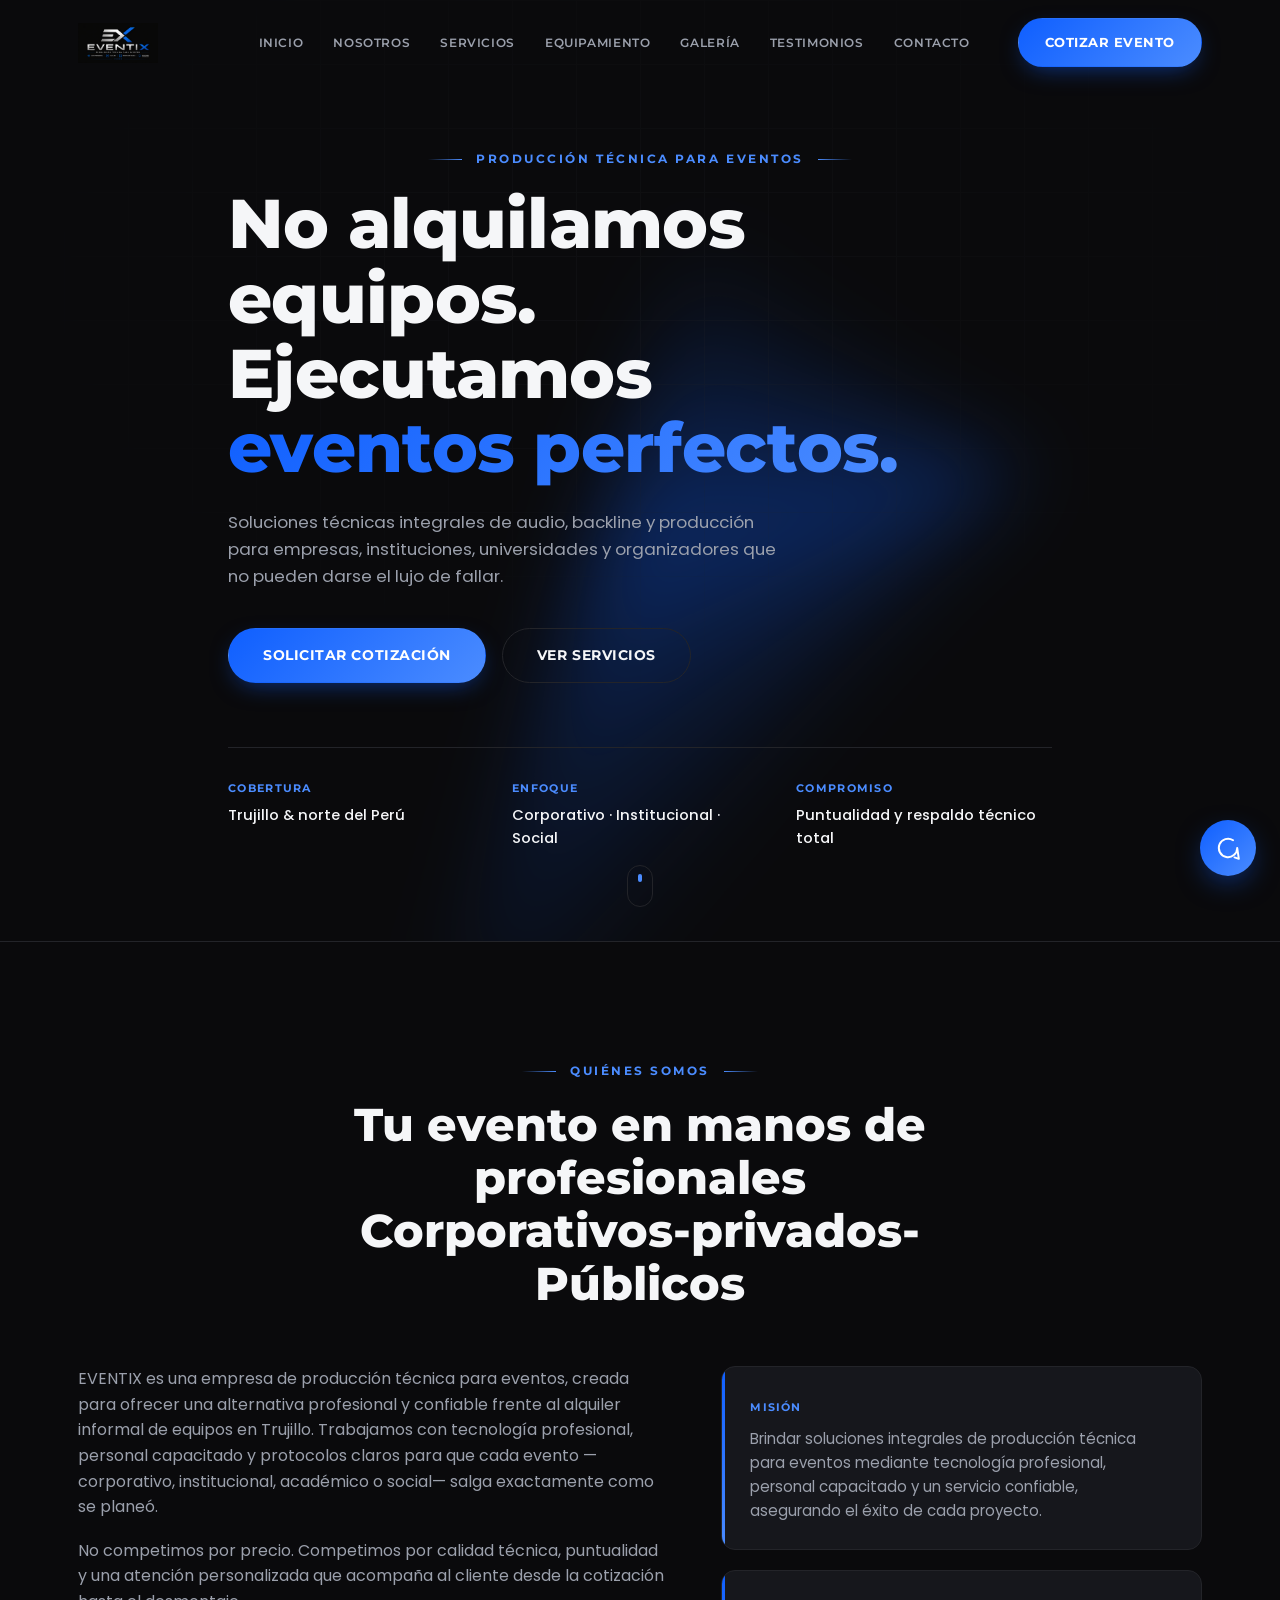
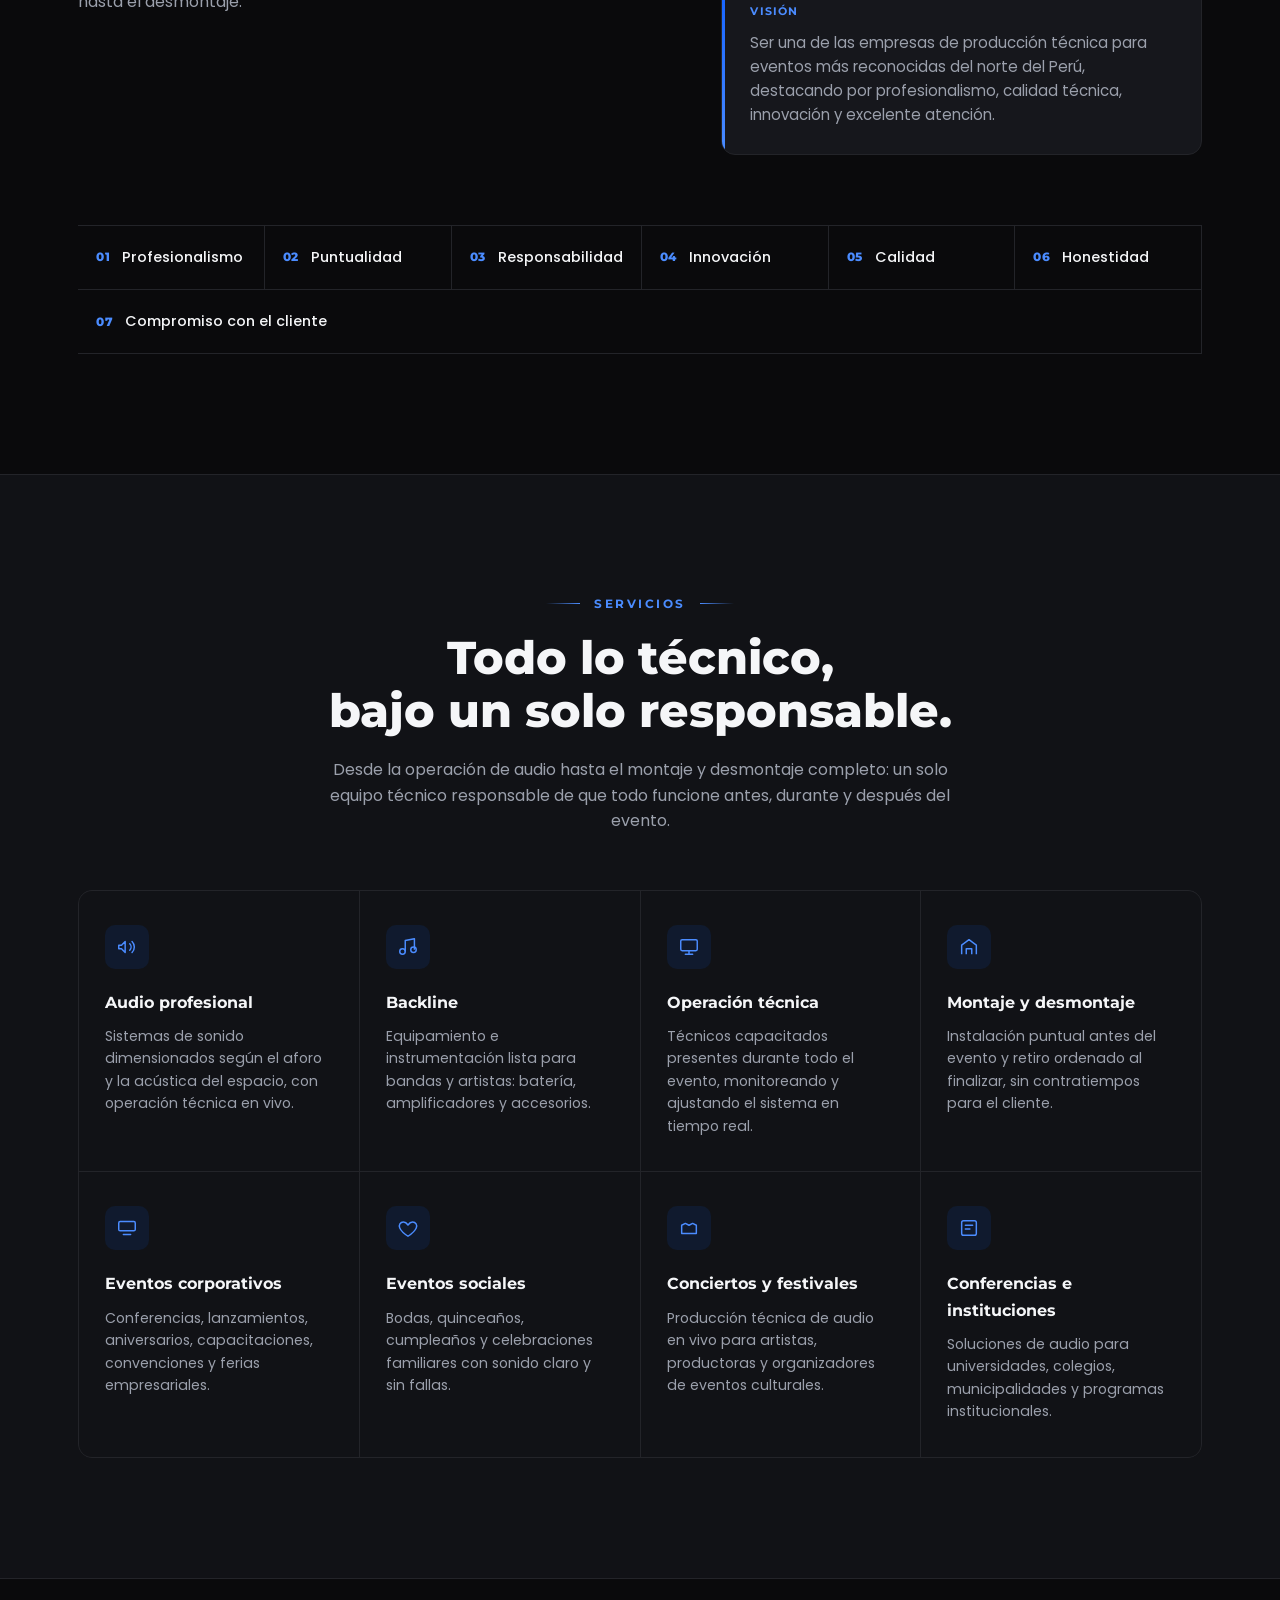
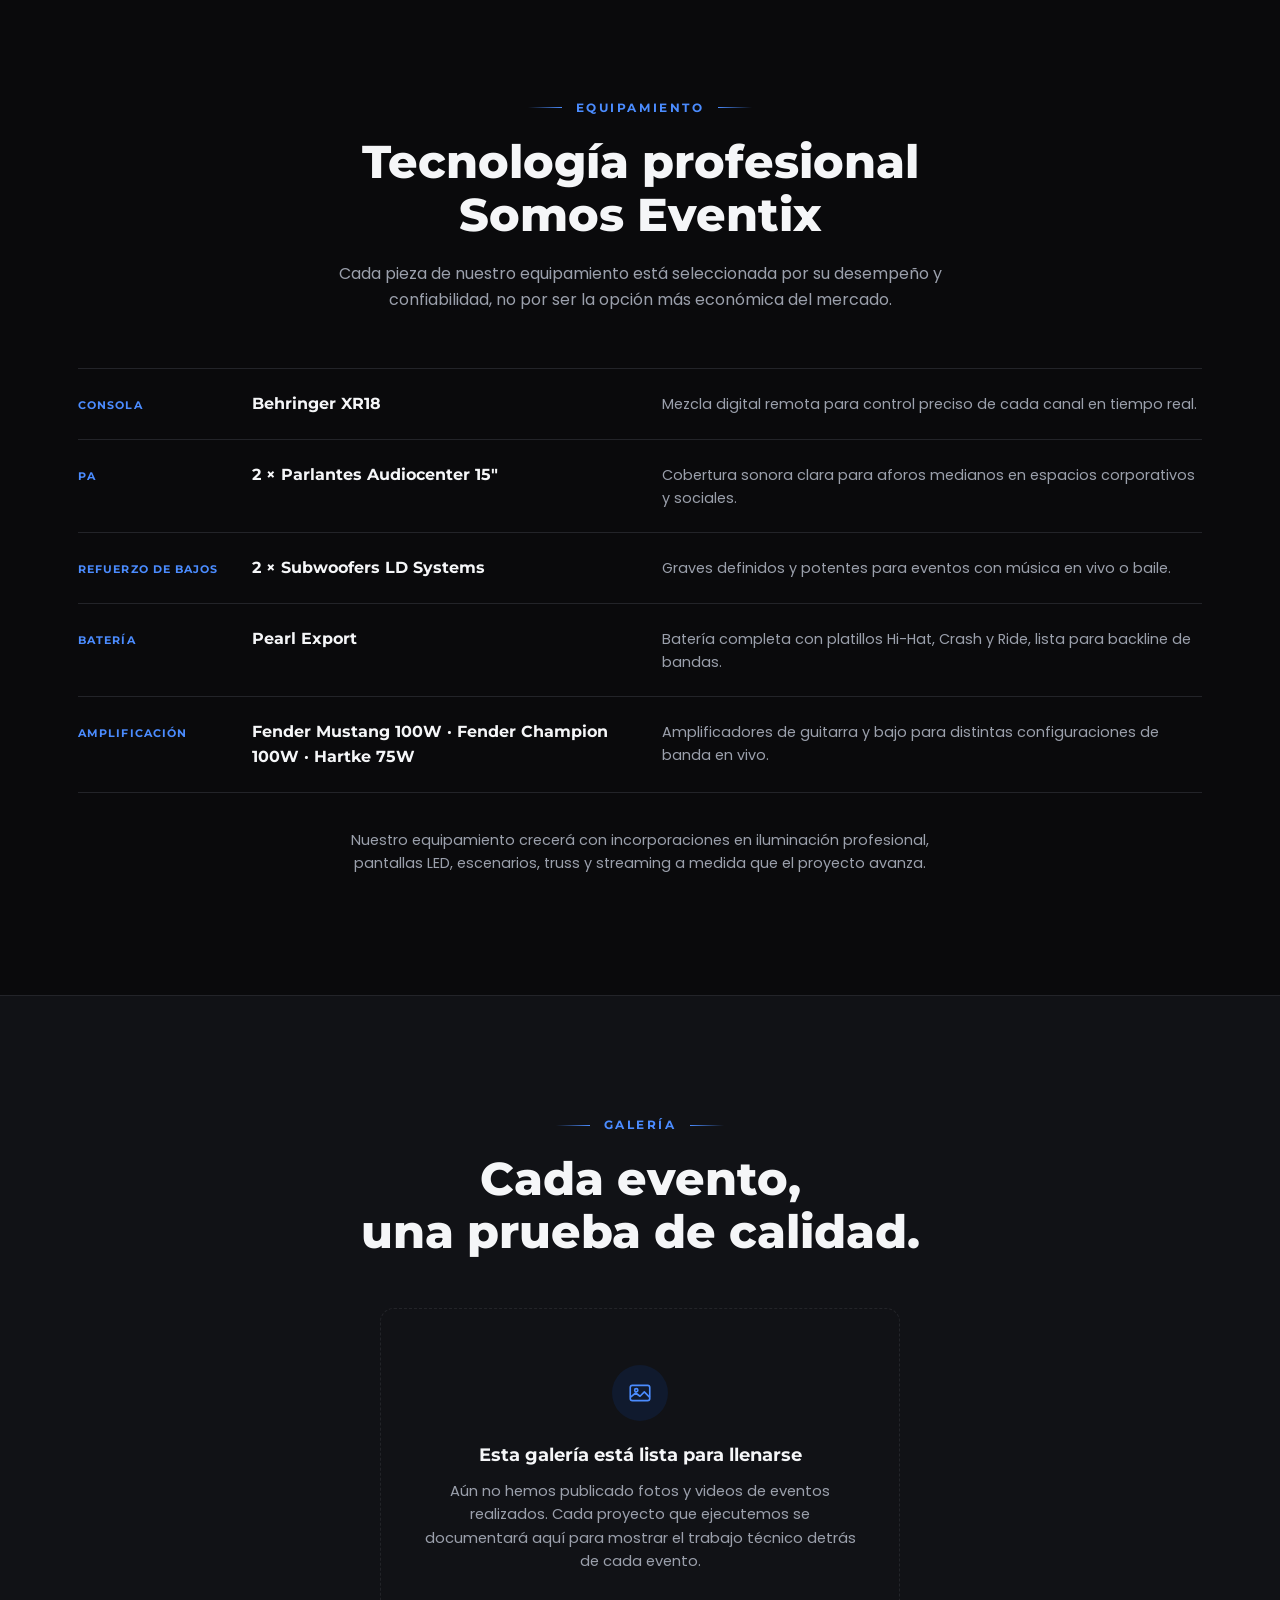
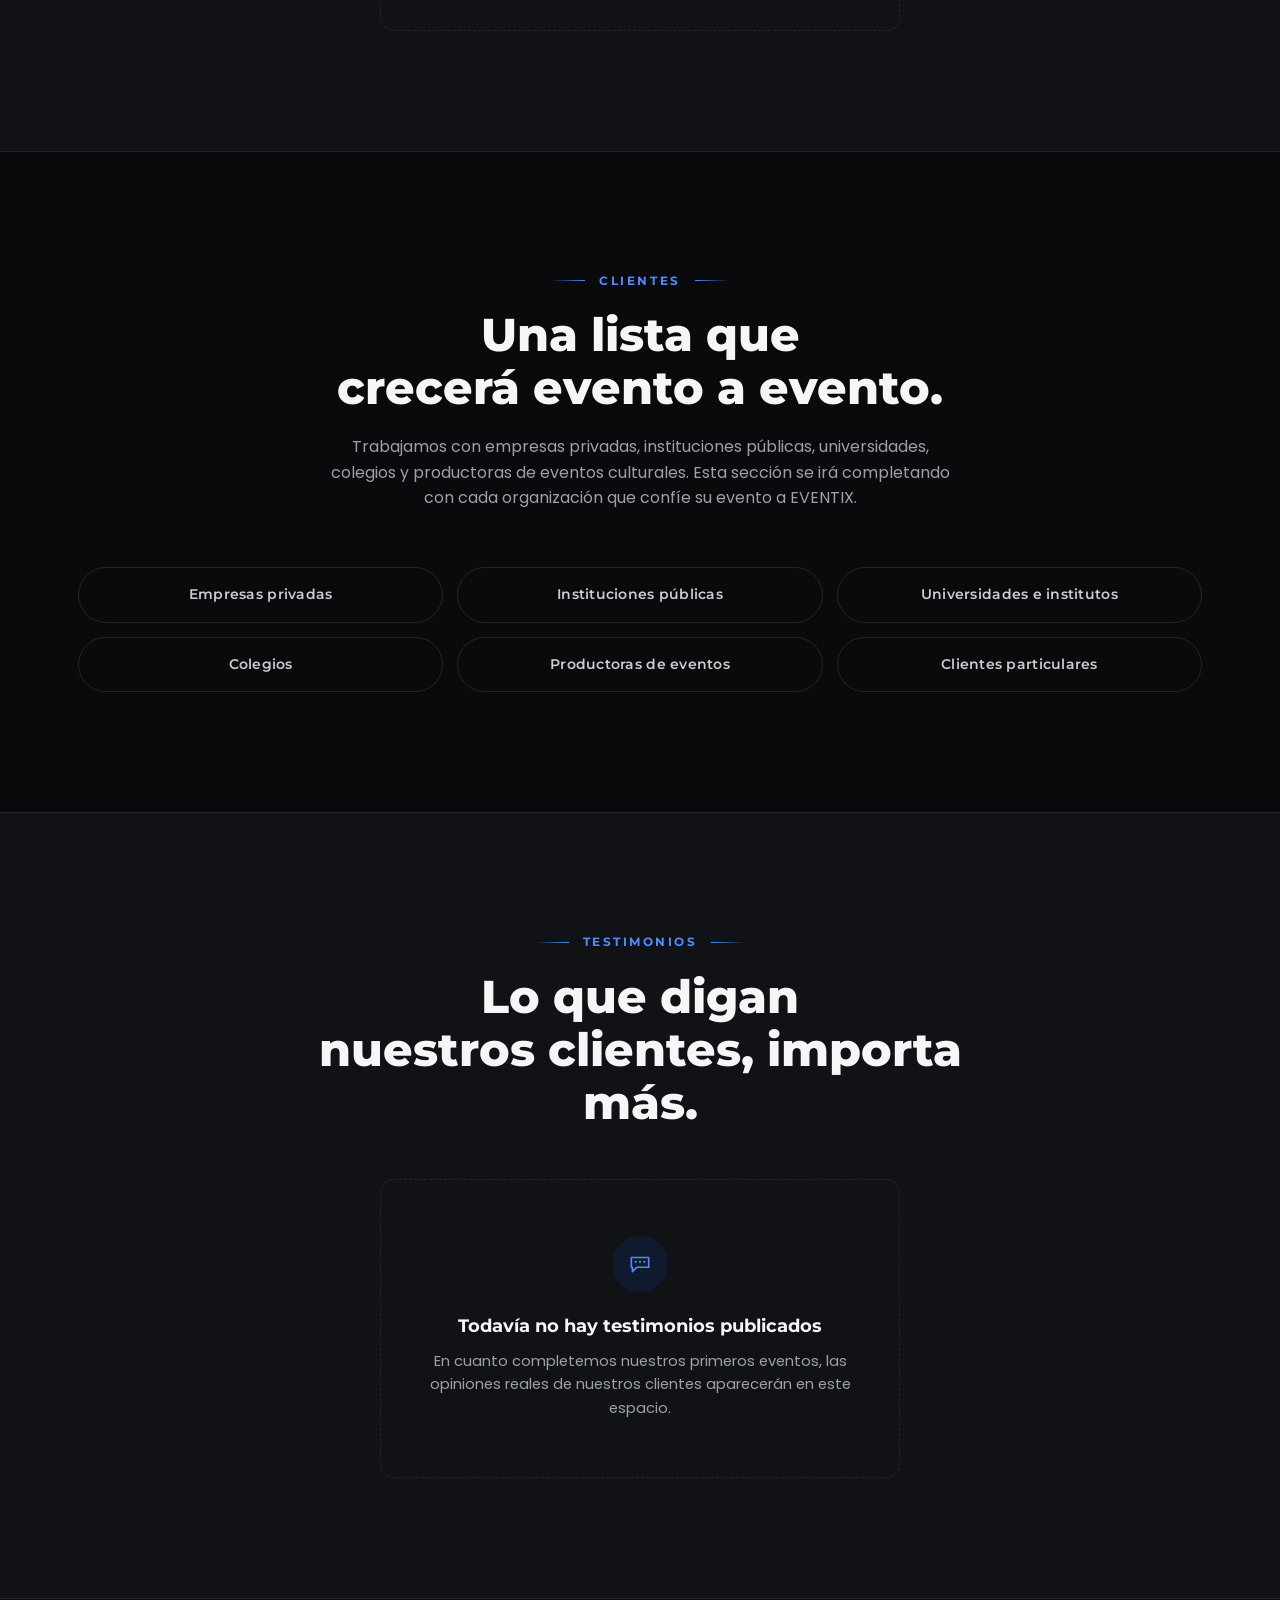
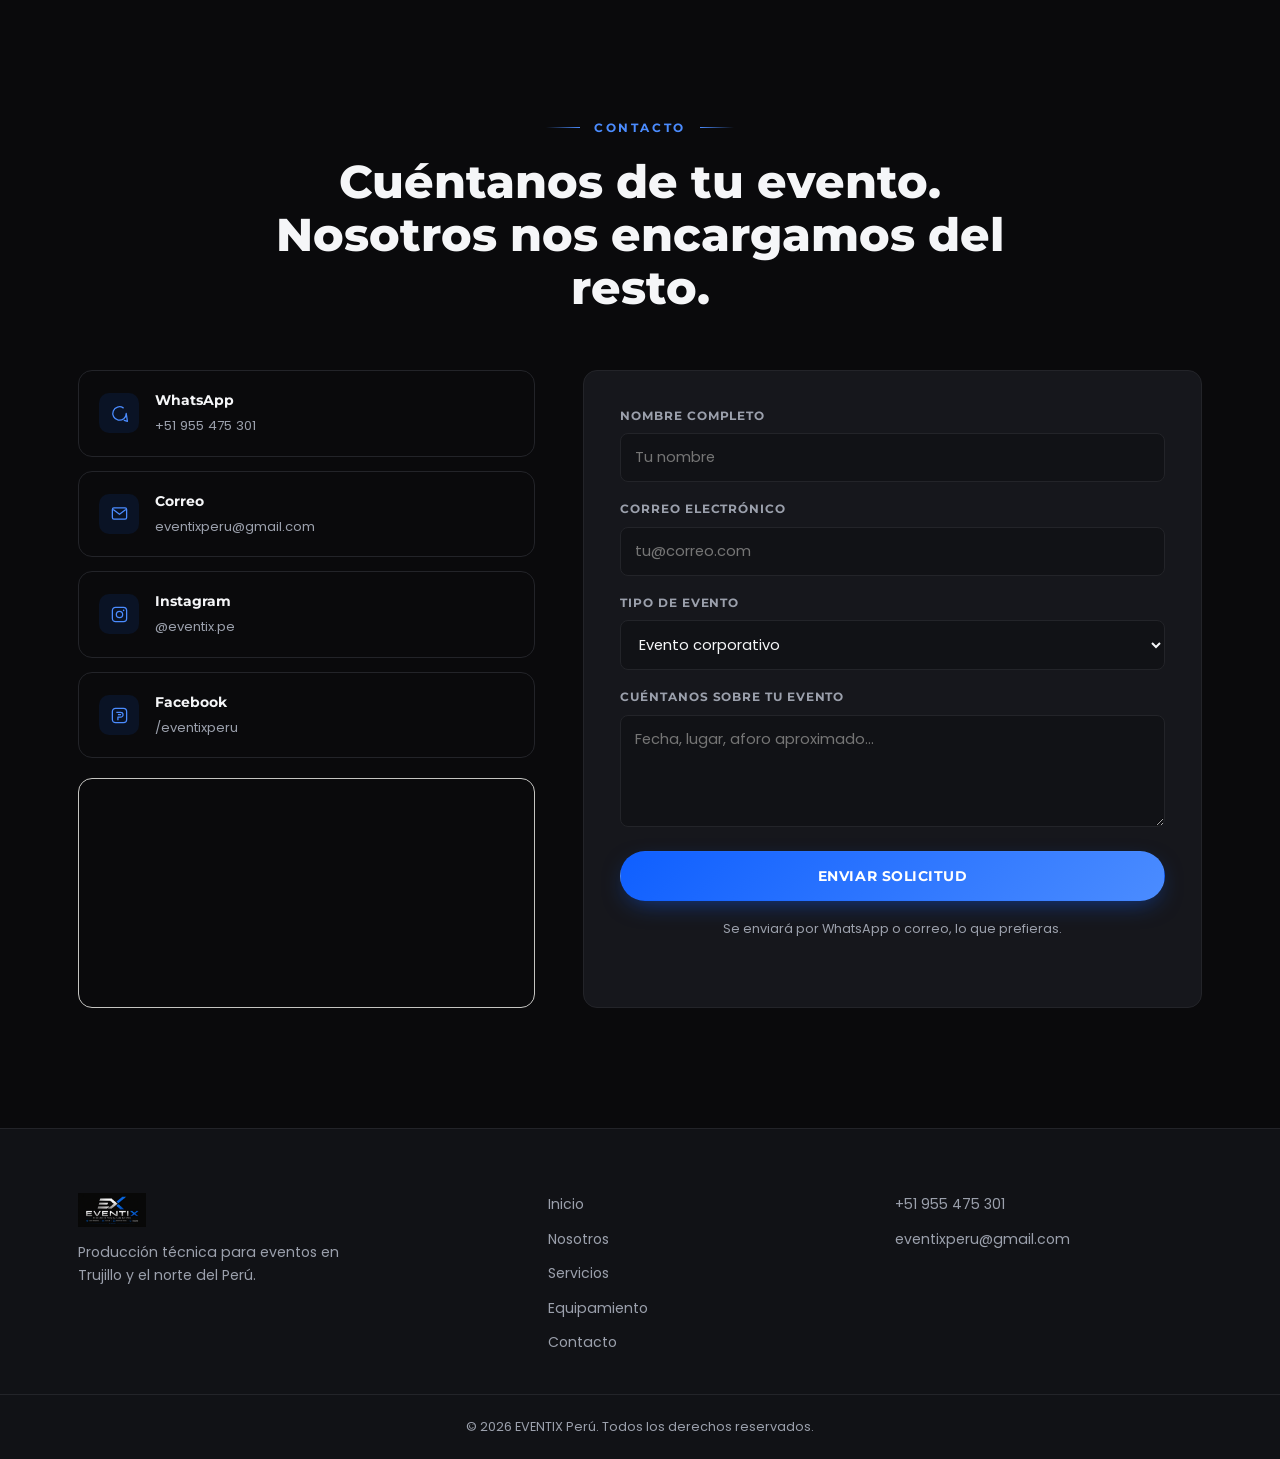
==== commit 9d9f142c: "Actualizacion de diseño pagina" ====
--- a/index.html
+++ b/index.html
@@ -108,7 +108,7 @@
 <section class="section" id="nosotros">
   <div class="container">
     <p class="eyebrow"><span class="eyebrow__line"></span> QUIÉNES SOMOS <span class="eyebrow__line"></span></p>
-    <h2 class="section__title" data-reveal>Vendemos tranquilidad,<br>no equipos de sonido.</h2>
+    <h2 class="section__title" data-reveal>Tu evento en manos de profesionales<br>Corporativos-privados-Públicos</h2>
 
     <div class="about">
       <div class="about__text" data-reveal>
@@ -232,7 +232,7 @@
 <section class="section" id="equipamiento">
   <div class="container">
     <p class="eyebrow"><span class="eyebrow__line"></span> EQUIPAMIENTO <span class="eyebrow__line"></span></p>
-    <h2 class="section__title" data-reveal>Tecnología profesional,<br>no equipos de garaje.</h2>
+    <h2 class="section__title" data-reveal>Tecnología profesional <br>Somos Eventix </h2>
     <p class="section__lead" data-reveal>
       Cada pieza de nuestro equipamiento está seleccionada por su desempeño y confiabilidad,
       no por ser la opción más económica del mercado.
--- a/css/styles.css
+++ b/css/styles.css
@@ -0,0 +1,525 @@
+/* ==========================================================================
+   EVENTIX — Producción Técnica para Eventos
+   Tokens: negro mate #0A0A0C · blanco #F5F6F8 · azul eléctrico #0F5FFF
+   Tipografía: Montserrat (display) + Poppins (cuerpo)
+   ========================================================================== */
+
+:root{
+  --black:        #0A0A0C;
+  --black-2:      #111216;
+  --black-soft:   #16171c;
+  --line:         #232429;
+  --white:        #F5F6F8;
+  --muted:        #9BA0AC;
+  --blue:         #0F5FFF;
+  --blue-2:       #4B8CFF;
+  --silver:       #C9CCD1;
+
+  --grad-blue: linear-gradient(135deg, var(--blue) 0%, var(--blue-2) 100%);
+  --grad-metal: linear-gradient(180deg, #fff 0%, #c9ccd1 45%, #8b8f99 100%);
+
+  --font-display: 'Montserrat', sans-serif;
+  --font-body: 'Poppins', sans-serif;
+
+  --container: 1180px;
+  --radius: 14px;
+  --ease: cubic-bezier(.16,.84,.44,1);
+}
+
+*{ margin:0; padding:0; box-sizing:border-box; }
+
+html{ scroll-behavior:smooth; }
+
+body{
+  background:var(--black);
+  color:var(--white);
+  font-family:var(--font-body);
+  font-weight:400;
+  line-height:1.6;
+  -webkit-font-smoothing:antialiased;
+  overflow-x:hidden;
+}
+
+img{ max-width:100%; display:block; }
+
+a{ color:inherit; text-decoration:none; }
+
+::selection{ background:var(--blue); color:#fff; }
+
+:focus-visible{
+  outline:2px solid var(--blue-2);
+  outline-offset:3px;
+  border-radius:4px;
+}
+
+.container{
+  width:100%;
+  max-width:var(--container);
+  margin:0 auto;
+  padding:0 28px;
+}
+
+@media (prefers-reduced-motion: reduce){
+  *{ animation-duration:.001ms !important; transition-duration:.001ms !important; scroll-behavior:auto !important; }
+}
+
+/* ============ SCROLL PROGRESS ============ */
+.scroll-progress{
+  position:fixed; top:0; left:0; height:3px; width:0%;
+  background:var(--grad-blue);
+  z-index:1000;
+  transition:width .1s linear;
+}
+
+/* ============ BOTONES ============ */
+.btn{
+  display:inline-flex; align-items:center; justify-content:center;
+  gap:8px;
+  font-family:var(--font-display);
+  font-weight:700;
+  font-size:.82rem;
+  letter-spacing:.04em;
+  text-transform:uppercase;
+  padding:13px 26px;
+  border-radius:999px;
+  border:1.5px solid transparent;
+  cursor:pointer;
+  transition:transform .25s var(--ease), box-shadow .25s var(--ease), background .25s var(--ease), color .25s var(--ease);
+  white-space:nowrap;
+}
+.btn--primary{
+  background:var(--grad-blue);
+  color:#fff;
+  box-shadow:0 8px 24px -8px rgba(15,95,255,.55);
+}
+.btn--primary:hover{ transform:translateY(-2px); box-shadow:0 14px 30px -8px rgba(15,95,255,.7); }
+.btn--ghost{
+  background:transparent;
+  border-color:var(--line);
+  color:var(--white);
+}
+.btn--ghost:hover{ border-color:var(--blue-2); color:var(--blue-2); transform:translateY(-2px); }
+.btn--lg{ padding:16px 34px; font-size:.85rem; }
+
+/* ============ HEADER ============ */
+.header{
+  position:fixed; top:0; left:0; right:0;
+  z-index:900;
+  padding:18px 0;
+  background:transparent;
+  transition:background .35s var(--ease), padding .35s var(--ease), border-color .35s var(--ease);
+  border-bottom:1px solid transparent;
+}
+.header.is-scrolled{
+  background:rgba(10,10,12,.82);
+  backdrop-filter:blur(14px);
+  padding:12px 0;
+  border-color:var(--line);
+}
+.header__inner{
+  display:flex; align-items:center; justify-content:space-between; gap:24px;
+}
+.brand__logo{ height:40px; width:auto; }
+
+.nav{ display:flex; align-items:center; gap:30px; margin-left:auto; margin-right:24px; }
+.nav a{
+  font-family:var(--font-display);
+  font-size:.78rem;
+  font-weight:600;
+  letter-spacing:.05em;
+  text-transform:uppercase;
+  color:var(--muted);
+  position:relative;
+  padding:6px 0;
+  transition:color .2s;
+}
+.nav a::after{
+  content:''; position:absolute; left:0; bottom:0; height:2px; width:0;
+  background:var(--grad-blue); transition:width .25s var(--ease);
+}
+.nav a:hover{ color:var(--white); }
+.nav a:hover::after{ width:100%; }
+
+.header__cta{ flex-shrink:0; }
+
+.burger{
+  display:none; flex-direction:column; justify-content:center; gap:5px;
+  width:40px; height:40px; background:none; border:none; cursor:pointer;
+}
+.burger span{ display:block; height:2px; width:22px; background:var(--white); transition:transform .3s, opacity .3s; }
+.burger.is-open span:nth-child(1){ transform:translateY(7px) rotate(45deg); }
+.burger.is-open span:nth-child(2){ opacity:0; }
+.burger.is-open span:nth-child(3){ transform:translateY(-7px) rotate(-45deg); }
+
+.mobile-menu{
+  position:fixed; inset:0; top:70px; z-index:850;
+  background:rgba(10,10,12,.98); backdrop-filter:blur(10px);
+  display:flex; flex-direction:column; gap:6px; padding:24px 28px;
+  transform:translateY(-12px); opacity:0; visibility:hidden;
+  transition:opacity .3s var(--ease), transform .3s var(--ease), visibility .3s;
+}
+.mobile-menu.is-open{ opacity:1; transform:translateY(0); visibility:visible; }
+.mobile-menu a{
+  font-family:var(--font-display); font-weight:600; text-transform:uppercase;
+  letter-spacing:.04em; font-size:.95rem; color:var(--white);
+  padding:14px 4px; border-bottom:1px solid var(--line);
+}
+.mobile-menu .btn{ margin-top:14px; width:fit-content; }
+
+/* ============ EYEBROW / LABEL PATTERN (firma visual del logo) ============ */
+.eyebrow{
+  display:flex; align-items:center; justify-content:center; gap:14px;
+  font-family:var(--font-display);
+  font-size:.72rem;
+  font-weight:700;
+  letter-spacing:.22em;
+  color:var(--blue-2);
+  margin-bottom:18px;
+}
+.eyebrow__line{ height:1px; width:34px; background:linear-gradient(90deg, transparent, var(--blue-2)); }
+.eyebrow__line:last-child{ background:linear-gradient(90deg, var(--blue-2), transparent); }
+
+/* ============ HERO ============ */
+.hero{
+  position:relative;
+  min-height:100vh;
+  display:flex; align-items:center;
+  padding:150px 0 90px;
+  overflow:hidden;
+}
+.hero__grid{
+  position:absolute; inset:0;
+  background-image:
+    linear-gradient(var(--line) 1px, transparent 1px),
+    linear-gradient(90deg, var(--line) 1px, transparent 1px);
+  background-size:64px 64px;
+  opacity:.25;
+  mask-image:radial-gradient(ellipse 70% 60% at 50% 30%, black 0%, transparent 75%);
+}
+.hero__beam{
+  position:absolute;
+  top:-20%; right:-10%;
+  width:60vw; height:140%;
+  background:conic-gradient(from 200deg at 50% 50%, transparent 0deg, rgba(15,95,255,.35) 40deg, transparent 90deg);
+  filter:blur(40px);
+  transform:rotate(18deg);
+  pointer-events:none;
+}
+.hero__inner{ position:relative; z-index:2; max-width:880px; }
+
+.hero__title{
+  font-family:var(--font-display);
+  font-weight:800;
+  font-size:clamp(2.4rem, 5.4vw, 4.4rem);
+  line-height:1.08;
+  letter-spacing:-.01em;
+  margin-bottom:24px;
+}
+.text-blue{
+  background:var(--grad-blue);
+  -webkit-background-clip:text; background-clip:text; color:transparent;
+}
+
+.hero__subtitle{
+  font-size:1.05rem;
+  color:var(--muted);
+  max-width:560px;
+  margin-bottom:38px;
+}
+
+.hero__actions{ display:flex; gap:16px; flex-wrap:wrap; margin-bottom:64px; }
+
+.hero__stats{
+  display:grid; grid-template-columns:repeat(3, 1fr);
+  gap:28px;
+  padding-top:32px;
+  border-top:1px solid var(--line);
+}
+.stat{ display:flex; flex-direction:column; gap:6px; }
+.stat__label{
+  font-family:var(--font-display); font-size:.68rem; font-weight:700;
+  letter-spacing:.12em; text-transform:uppercase; color:var(--blue-2);
+}
+.stat__value{ font-size:.92rem; color:var(--white); font-weight:500; }
+
+.scroll-cue{
+  position:absolute; bottom:34px; left:50%; transform:translateX(-50%);
+  width:26px; height:42px; border:1.5px solid var(--line); border-radius:20px;
+  display:flex; justify-content:center; padding-top:8px;
+}
+.scroll-cue span{
+  width:4px; height:8px; border-radius:2px; background:var(--blue-2);
+  animation:cueMove 1.8s ease-in-out infinite;
+}
+@keyframes cueMove{ 0%,100%{ transform:translateY(0); opacity:1;} 50%{ transform:translateY(10px); opacity:.3;} }
+
+/* ============ SECCIONES GENERALES ============ */
+.section{
+  position:relative;
+  padding:120px 0;
+  border-top:1px solid var(--line);
+}
+.section--alt{ background:var(--black-2); }
+
+.section__title{
+  font-family:var(--font-display);
+  font-weight:800;
+  font-size:clamp(1.9rem, 3.6vw, 2.9rem);
+  line-height:1.15;
+  text-align:center;
+  max-width:760px;
+  margin:0 auto 20px;
+}
+.section__lead{
+  text-align:center;
+  max-width:620px;
+  margin:0 auto 56px;
+  color:var(--muted);
+  font-size:1rem;
+}
+
+/* ============ NOSOTROS ============ */
+.about{
+  display:grid; grid-template-columns:1.1fr .9fr; gap:56px;
+  margin-top:56px; align-items:start;
+}
+.about__text p{ color:var(--muted); margin-bottom:18px; font-size:1rem; }
+.about__cards{ display:flex; flex-direction:column; gap:20px; }
+.mv-card{
+  background:var(--black-soft);
+  border:1px solid var(--line);
+  border-radius:var(--radius);
+  padding:26px 28px;
+  position:relative;
+  overflow:hidden;
+}
+.mv-card::before{
+  content:''; position:absolute; top:0; left:0; width:3px; height:100%;
+  background:var(--grad-blue);
+}
+.mv-card__tag{
+  display:inline-block;
+  font-family:var(--font-display); font-weight:700; font-size:.7rem;
+  letter-spacing:.1em; text-transform:uppercase; color:var(--blue-2);
+  margin-bottom:10px;
+}
+.mv-card p{ color:var(--muted); font-size:.94rem; }
+
+.values{
+  margin-top:70px;
+  display:flex; flex-wrap:wrap;
+  border-top:1px solid var(--line);
+}
+.value{
+  flex:1 1 180px;
+  display:flex; align-items:center; gap:12px;
+  padding:20px 18px;
+  border-right:1px solid var(--line);
+  border-bottom:1px solid var(--line);
+  font-size:.9rem; font-weight:500;
+}
+.value__num{
+  font-family:var(--font-display); font-weight:800; font-size:.75rem;
+  color:var(--blue-2); letter-spacing:.05em;
+}
+
+/* ============ SERVICIOS ============ */
+.services{
+  display:grid; grid-template-columns:repeat(4, 1fr); gap:1px;
+  background:var(--line);
+  border:1px solid var(--line);
+  border-radius:var(--radius);
+  overflow:hidden;
+}
+.service-card{
+  background:var(--black-2);
+  padding:34px 26px;
+  transition:background .3s var(--ease);
+}
+.service-card:hover{ background:var(--black-soft); }
+.service-card__icon{
+  width:44px; height:44px;
+  display:flex; align-items:center; justify-content:center;
+  border-radius:10px;
+  background:rgba(15,95,255,.1);
+  color:var(--blue-2);
+  margin-bottom:20px;
+}
+.service-card__icon svg{ width:22px; height:22px; }
+.service-card h3{
+  font-family:var(--font-display); font-size:1.02rem; font-weight:700;
+  margin-bottom:10px;
+}
+.service-card p{ color:var(--muted); font-size:.88rem; }
+
+/* ============ EQUIPAMIENTO ============ */
+.gear{ margin-top:50px; border-top:1px solid var(--line); }
+.gear__row{
+  display:grid; grid-template-columns:150px 1fr 1.4fr;
+  gap:24px;
+  align-items:baseline;
+  padding:22px 0;
+  border-bottom:1px solid var(--line);
+}
+.gear__cat{
+  font-family:var(--font-display); font-weight:700; font-size:.68rem;
+  letter-spacing:.1em; text-transform:uppercase; color:var(--blue-2);
+}
+.gear__name{ font-family:var(--font-display); font-weight:700; font-size:1rem; }
+.gear__desc{ color:var(--muted); font-size:.9rem; }
+.gear__note{
+  margin-top:36px; text-align:center; color:var(--muted); font-size:.9rem;
+  max-width:640px; margin-left:auto; margin-right:auto;
+}
+
+/* ============ ESTADOS VACÍOS (Galería / Testimonios) ============ */
+.gallery-empty{
+  max-width:520px; margin:50px auto 0;
+  text-align:center;
+  border:1px dashed var(--line);
+  border-radius:var(--radius);
+  padding:56px 40px;
+}
+.gallery-empty__icon{
+  width:56px; height:56px; margin:0 auto 20px;
+  display:flex; align-items:center; justify-content:center;
+  border-radius:50%;
+  background:rgba(15,95,255,.1);
+  color:var(--blue-2);
+}
+.gallery-empty__icon svg{ width:26px; height:26px; }
+.gallery-empty h3{ font-family:var(--font-display); font-size:1.1rem; margin-bottom:10px; }
+.gallery-empty p{ color:var(--muted); font-size:.92rem; }
+
+/* ============ CLIENTES ============ */
+.client-types{
+  display:grid; grid-template-columns:repeat(3, 1fr); gap:14px;
+  margin-top:46px;
+}
+.client-type{
+  border:1px solid var(--line);
+  border-radius:999px;
+  padding:16px 20px;
+  text-align:center;
+  font-family:var(--font-display); font-weight:600; font-size:.85rem;
+  letter-spacing:.02em;
+  color:var(--silver);
+  transition:border-color .25s, color .25s;
+}
+.client-type:hover{ border-color:var(--blue-2); color:var(--white); }
+
+/* ============ CONTACTO ============ */
+.contact__grid{
+  display:grid; grid-template-columns:.85fr 1.15fr; gap:48px;
+  margin-top:56px;
+}
+.contact__info{ display:flex; flex-direction:column; gap:14px; }
+.contact__item{
+  display:flex; align-items:center; gap:16px;
+  padding:18px 20px;
+  border:1px solid var(--line);
+  border-radius:var(--radius);
+  transition:border-color .25s, transform .25s;
+}
+.contact__item:hover{ border-color:var(--blue-2); transform:translateX(4px); }
+.contact__icon{
+  width:40px; height:40px; flex-shrink:0;
+  display:flex; align-items:center; justify-content:center;
+  border-radius:10px;
+  background:rgba(15,95,255,.1);
+  color:var(--blue-2);
+}
+.contact__icon svg{ width:19px; height:19px; }
+.contact__item strong{ display:block; font-family:var(--font-display); font-size:.9rem; }
+.contact__item small{ color:var(--muted); font-size:.82rem; }
+
+.contact__map{ border-radius:var(--radius); overflow:hidden; border:1px solid var(--line); margin-top:6px; filter:grayscale(.3) invert(.92) contrast(.9); }
+
+.contact__form{
+  background:var(--black-soft);
+  border:1px solid var(--line);
+  border-radius:var(--radius);
+  padding:36px;
+  display:flex; flex-direction:column; gap:18px;
+}
+.form-row{ display:flex; flex-direction:column; gap:8px; }
+.form-row label{
+  font-family:var(--font-display); font-size:.72rem; font-weight:700;
+  letter-spacing:.08em; text-transform:uppercase; color:var(--muted);
+}
+.form-row input, .form-row select, .form-row textarea{
+  background:var(--black-2);
+  border:1px solid var(--line);
+  border-radius:8px;
+  padding:13px 14px;
+  color:var(--white);
+  font-family:var(--font-body);
+  font-size:.92rem;
+  resize:vertical;
+  transition:border-color .2s;
+}
+.form-row input:focus, .form-row select:focus, .form-row textarea:focus{
+  border-color:var(--blue-2); outline:none;
+}
+.form-submit{ margin-top:6px; }
+.form-note{ text-align:center; font-size:.8rem; color:var(--muted); }
+
+/* ============ FOOTER ============ */
+.footer{ background:var(--black-2); border-top:1px solid var(--line); padding-top:64px; }
+.footer__inner{
+  display:grid; grid-template-columns:1.4fr 1fr 1fr; gap:40px;
+  padding-bottom:40px;
+}
+.footer__logo{ height:34px; margin-bottom:14px; }
+.footer__brand p{ color:var(--muted); font-size:.88rem; max-width:280px; }
+.footer__links, .footer__contact{ display:flex; flex-direction:column; gap:12px; font-size:.88rem; }
+.footer__links a, .footer__contact a{ color:var(--muted); transition:color .2s; }
+.footer__links a:hover, .footer__contact a:hover{ color:var(--blue-2); }
+.footer__bottom{
+  border-top:1px solid var(--line);
+  padding:22px 28px;
+  text-align:center;
+  font-size:.8rem;
+  color:var(--muted);
+}
+
+/* ============ WHATSAPP FLOTANTE ============ */
+.whatsapp-float{
+  position:fixed; bottom:24px; right:24px; z-index:800;
+  width:56px; height:56px; border-radius:50%;
+  background:var(--grad-blue);
+  display:flex; align-items:center; justify-content:center;
+  color:#fff;
+  box-shadow:0 10px 30px -8px rgba(15,95,255,.6);
+  transition:transform .25s var(--ease);
+}
+.whatsapp-float svg{ width:26px; height:26px; }
+.whatsapp-float:hover{ transform:scale(1.08); }
+
+/* ============ REVEAL ON SCROLL ============ */
+[data-reveal]{
+  opacity:0; transform:translateY(26px);
+  transition:opacity .7s var(--ease), transform .7s var(--ease);
+}
+[data-reveal].is-visible{ opacity:1; transform:translateY(0); }
+
+/* ============ RESPONSIVE ============ */
+@media (max-width: 980px){
+  .nav{ display:none; }
+  .header__cta{ display:none; }
+  .burger{ display:flex; }
+  .about{ grid-template-columns:1fr; }
+  .contact__grid{ grid-template-columns:1fr; }
+  .services{ grid-template-columns:repeat(2, 1fr); }
+  .footer__inner{ grid-template-columns:1fr; gap:28px; }
+}
+
+@media (max-width: 640px){
+  .hero{ padding:130px 0 70px; }
+  .hero__stats{ grid-template-columns:1fr; gap:20px; }
+  .services{ grid-template-columns:1fr; }
+  .client-types{ grid-template-columns:1fr; }
+  .gear__row{ grid-template-columns:1fr; gap:6px; }
+  .section{ padding:80px 0; }
+  .contact__form{ padding:26px; }
+}
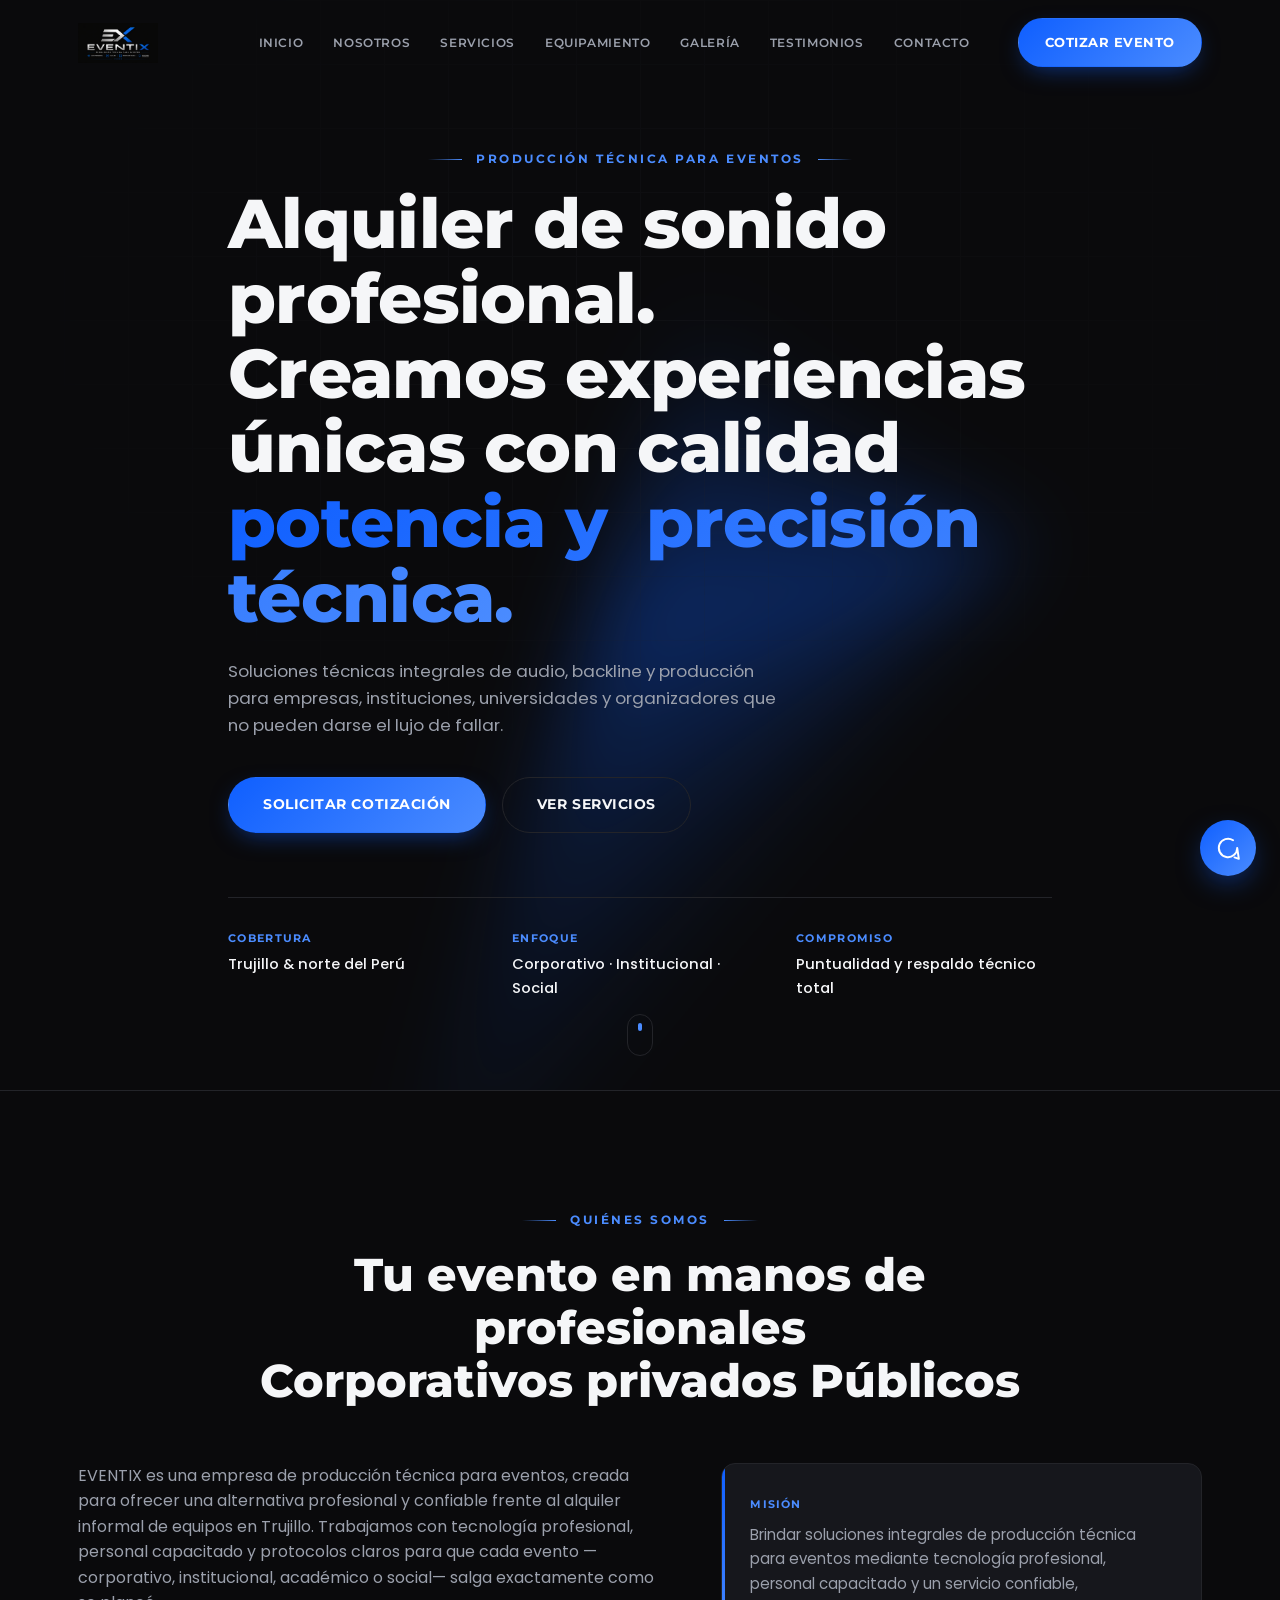
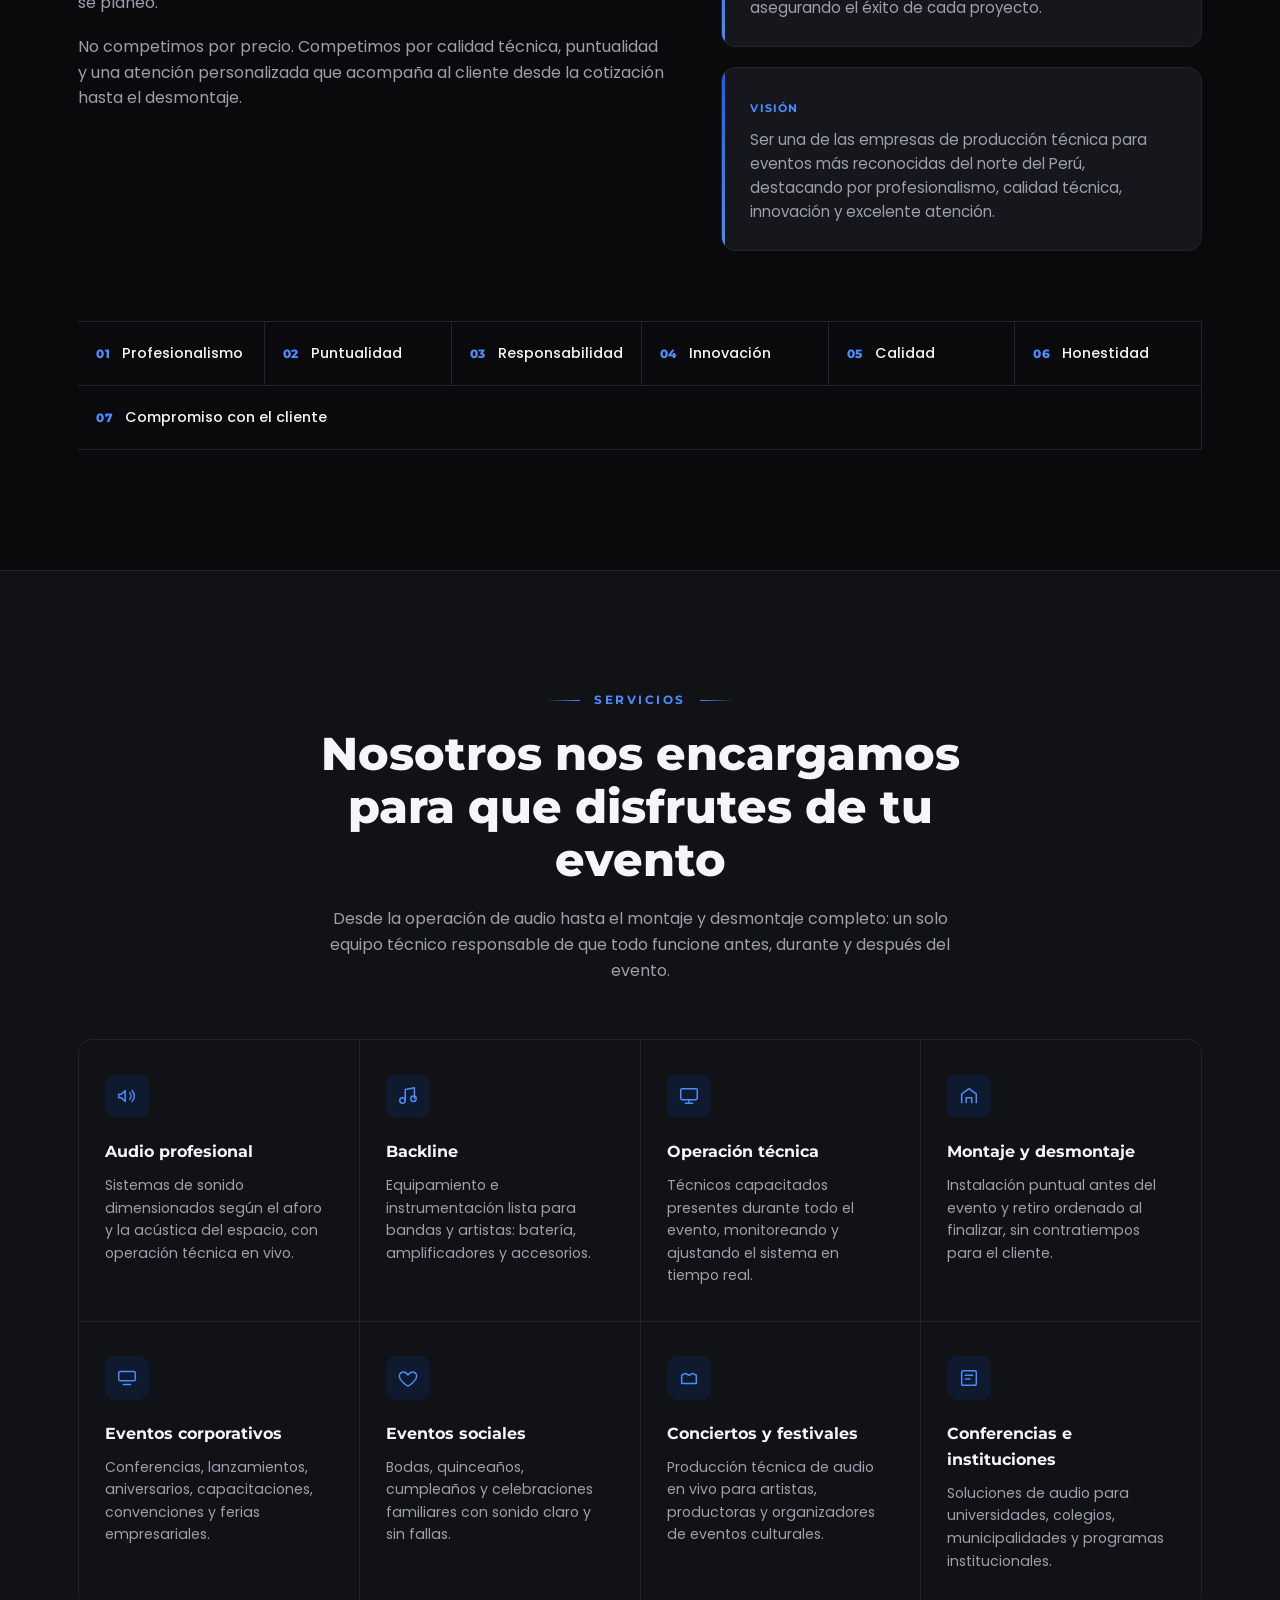
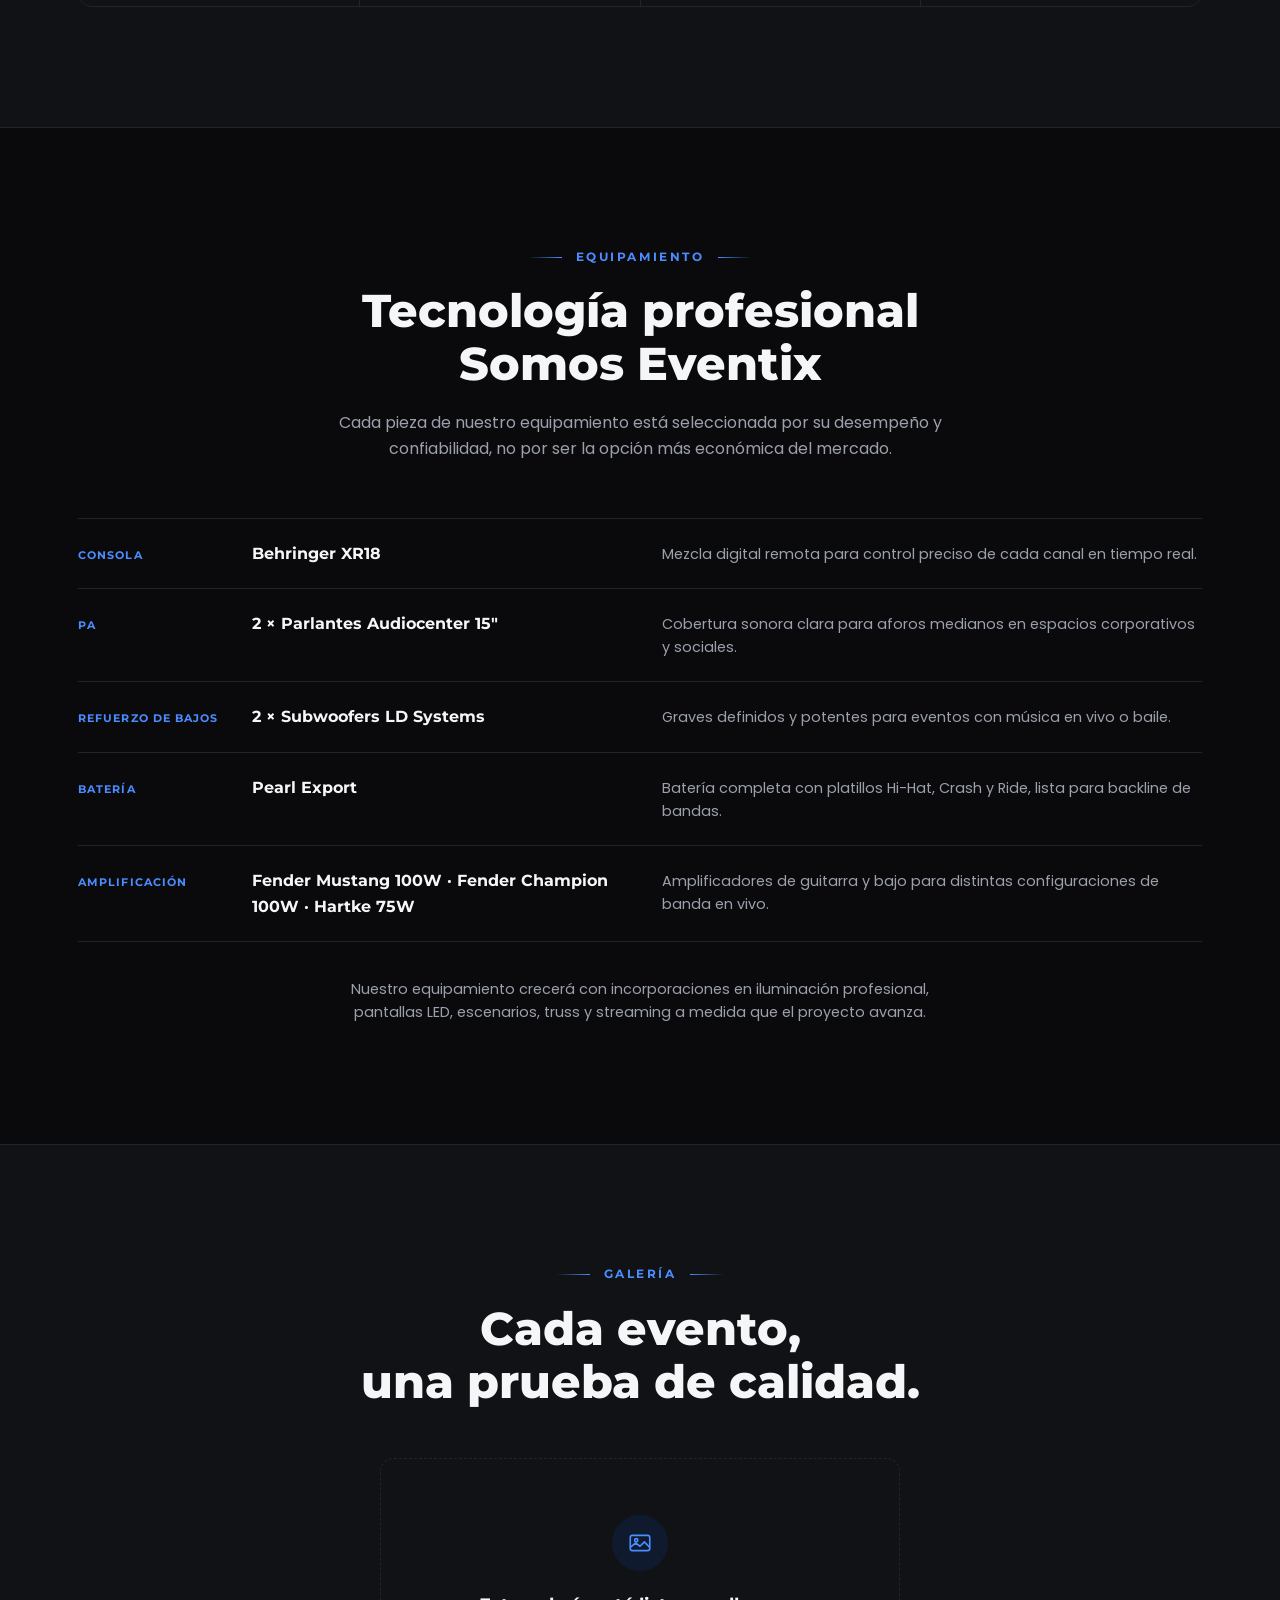
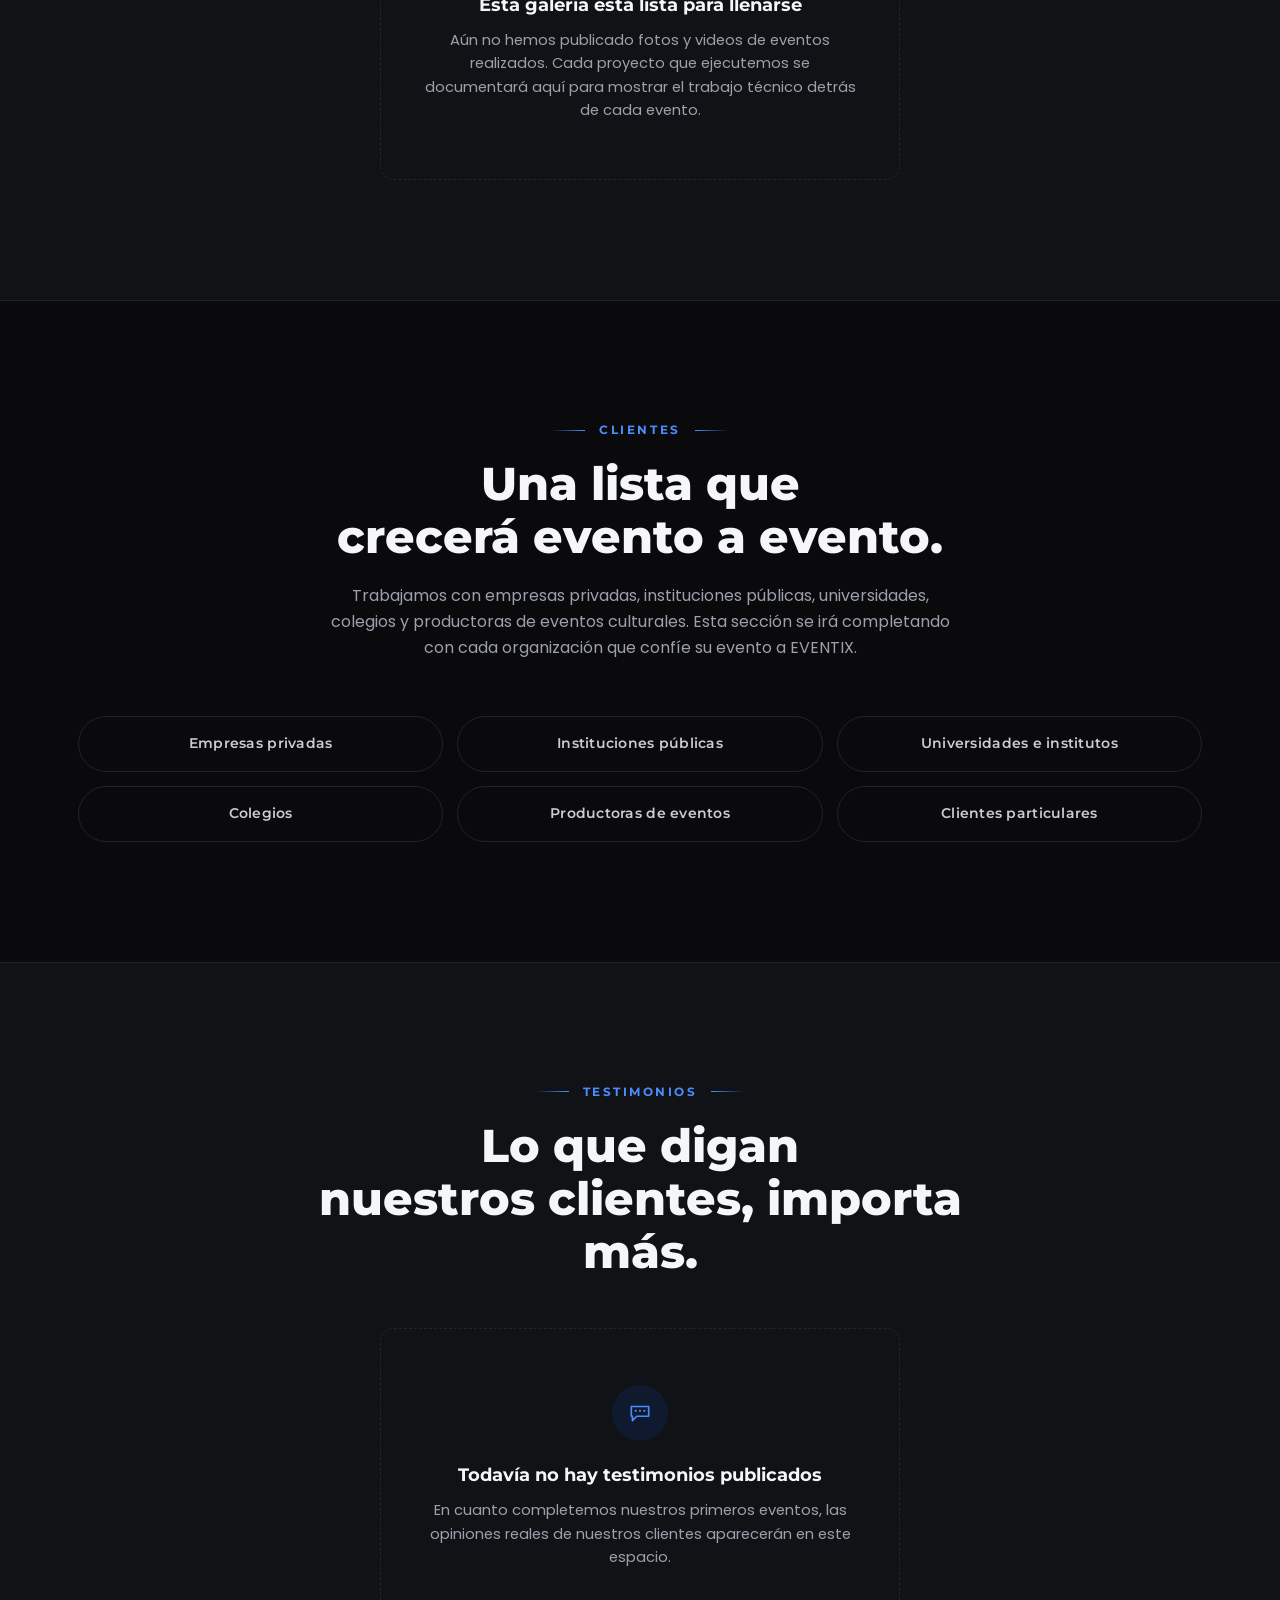
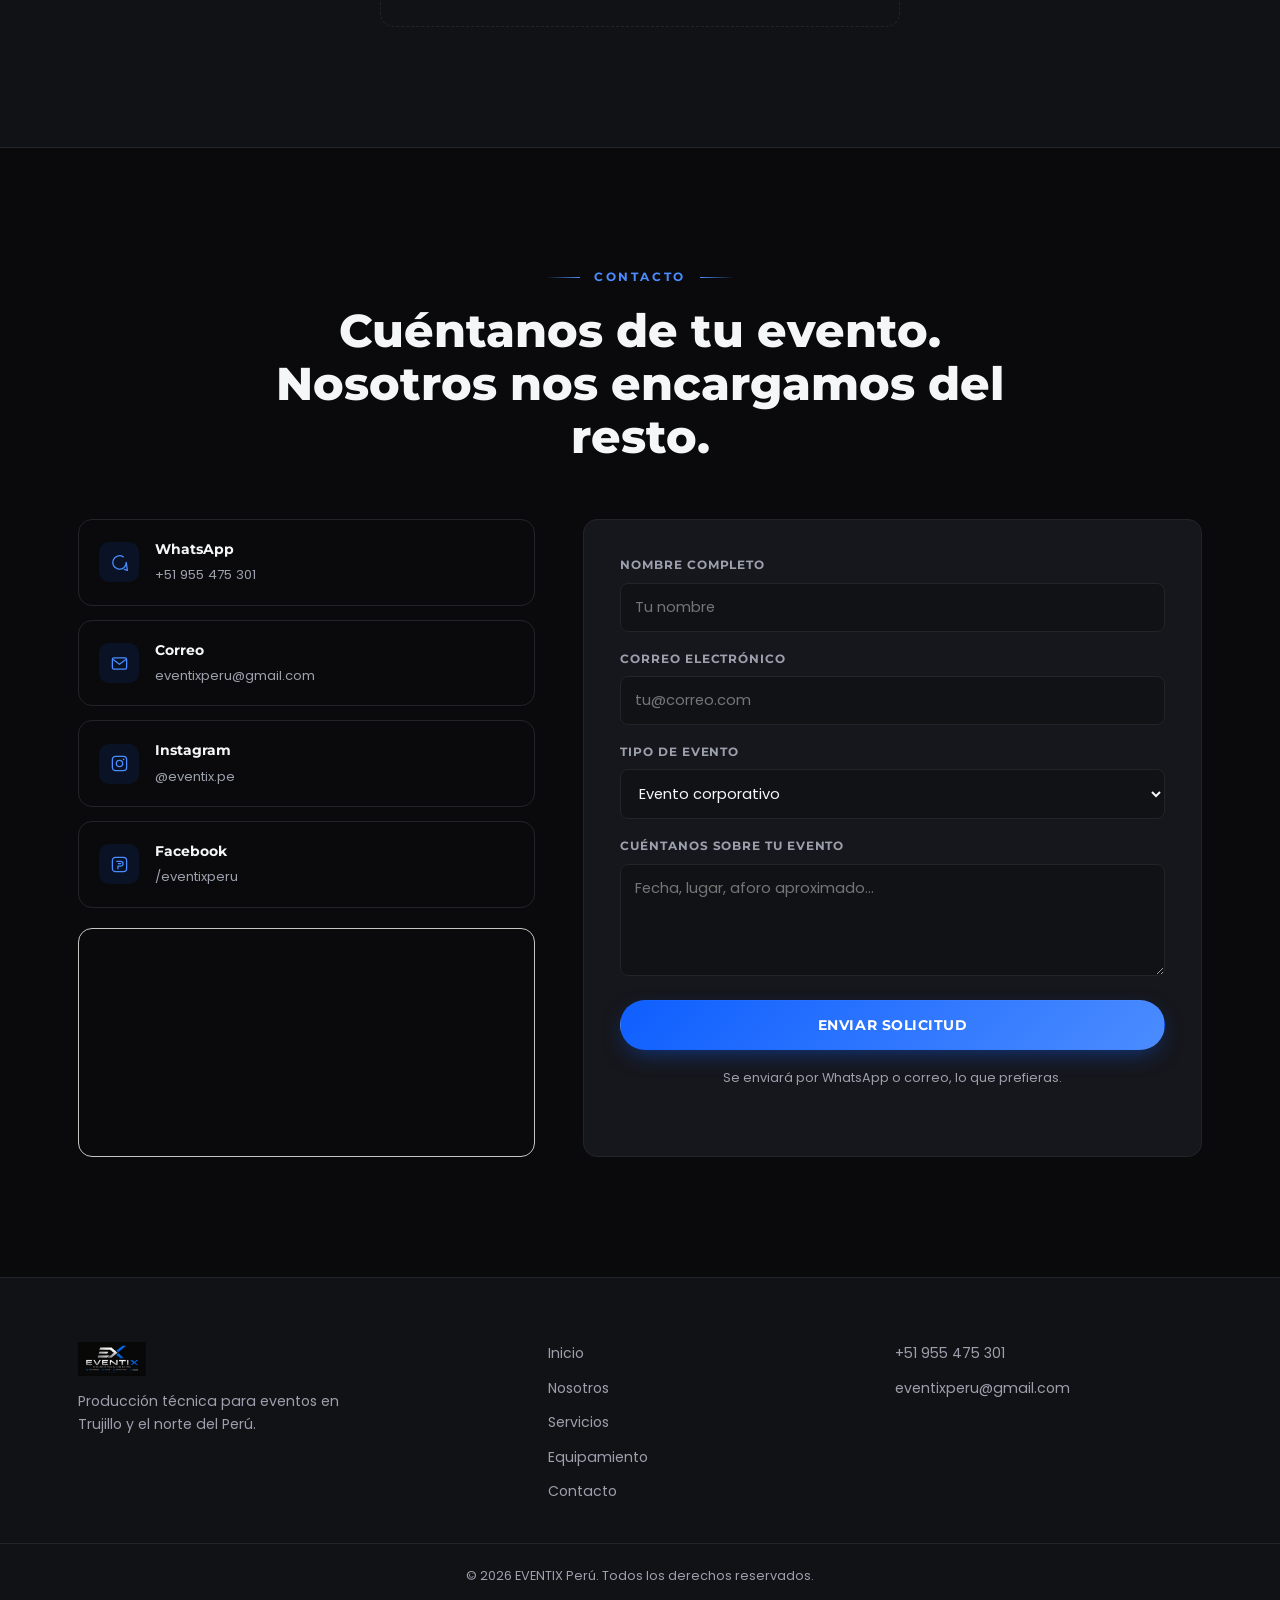
==== commit 7fcb4231: "Actualiza textos de portada Eventix" ====
--- a/index.html
+++ b/index.html
@@ -65,8 +65,8 @@
     </p>
 
     <h1 class="hero__title" data-reveal>
-      No alquilamos equipos.<br>
-      Ejecutamos <span class="text-blue">eventos&nbsp;perfectos.</span>
+      Alquiler de sonido profesional. <br>
+     Creamos experiencias únicas con calidad <span class="text-blue">potencia y &nbsp;precisión técnica.</span>
     </h1>
 
     <p class="hero__subtitle" data-reveal>
@@ -108,7 +108,7 @@
 <section class="section" id="nosotros">
   <div class="container">
     <p class="eyebrow"><span class="eyebrow__line"></span> QUIÉNES SOMOS <span class="eyebrow__line"></span></p>
-    <h2 class="section__title" data-reveal>Tu evento en manos de profesionales<br>Corporativos-privados-Públicos</h2>
+    <h2 class="section__title" data-reveal>Tu evento en manos de profesionales<br>Corporativos privados Públicos</h2>
 
     <div class="about">
       <div class="about__text" data-reveal>
@@ -154,7 +154,7 @@
 <section class="section section--alt" id="servicios">
   <div class="container">
     <p class="eyebrow"><span class="eyebrow__line"></span> SERVICIOS <span class="eyebrow__line"></span></p>
-    <h2 class="section__title" data-reveal>Todo lo técnico,<br>bajo un solo responsable.</h2>
+    <h2 class="section__title" data-reveal>Nosotros nos encargamos <br>para que disfrutes de tu evento</h2>
     <p class="section__lead" data-reveal>
       Desde la operación de audio hasta el montaje y desmontaje completo: un solo equipo técnico
       responsable de que todo funcione antes, durante y después del evento.
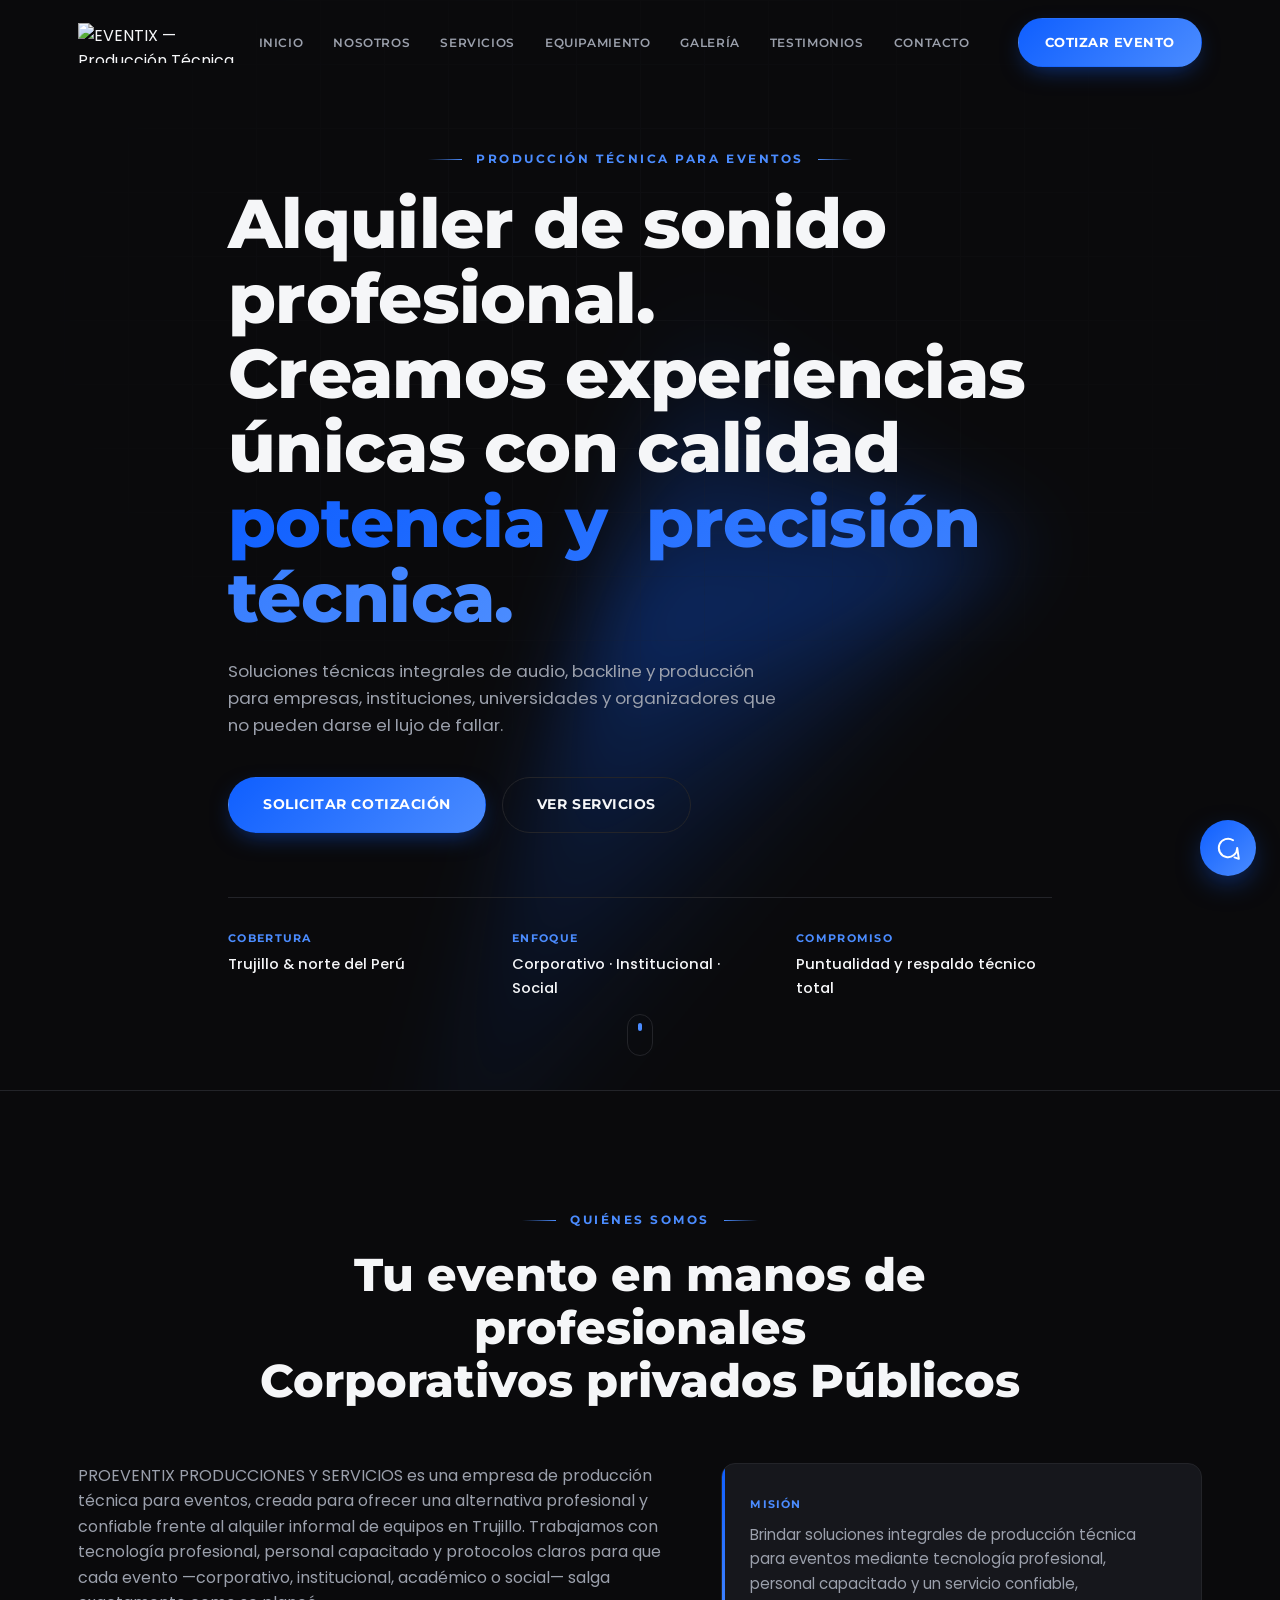
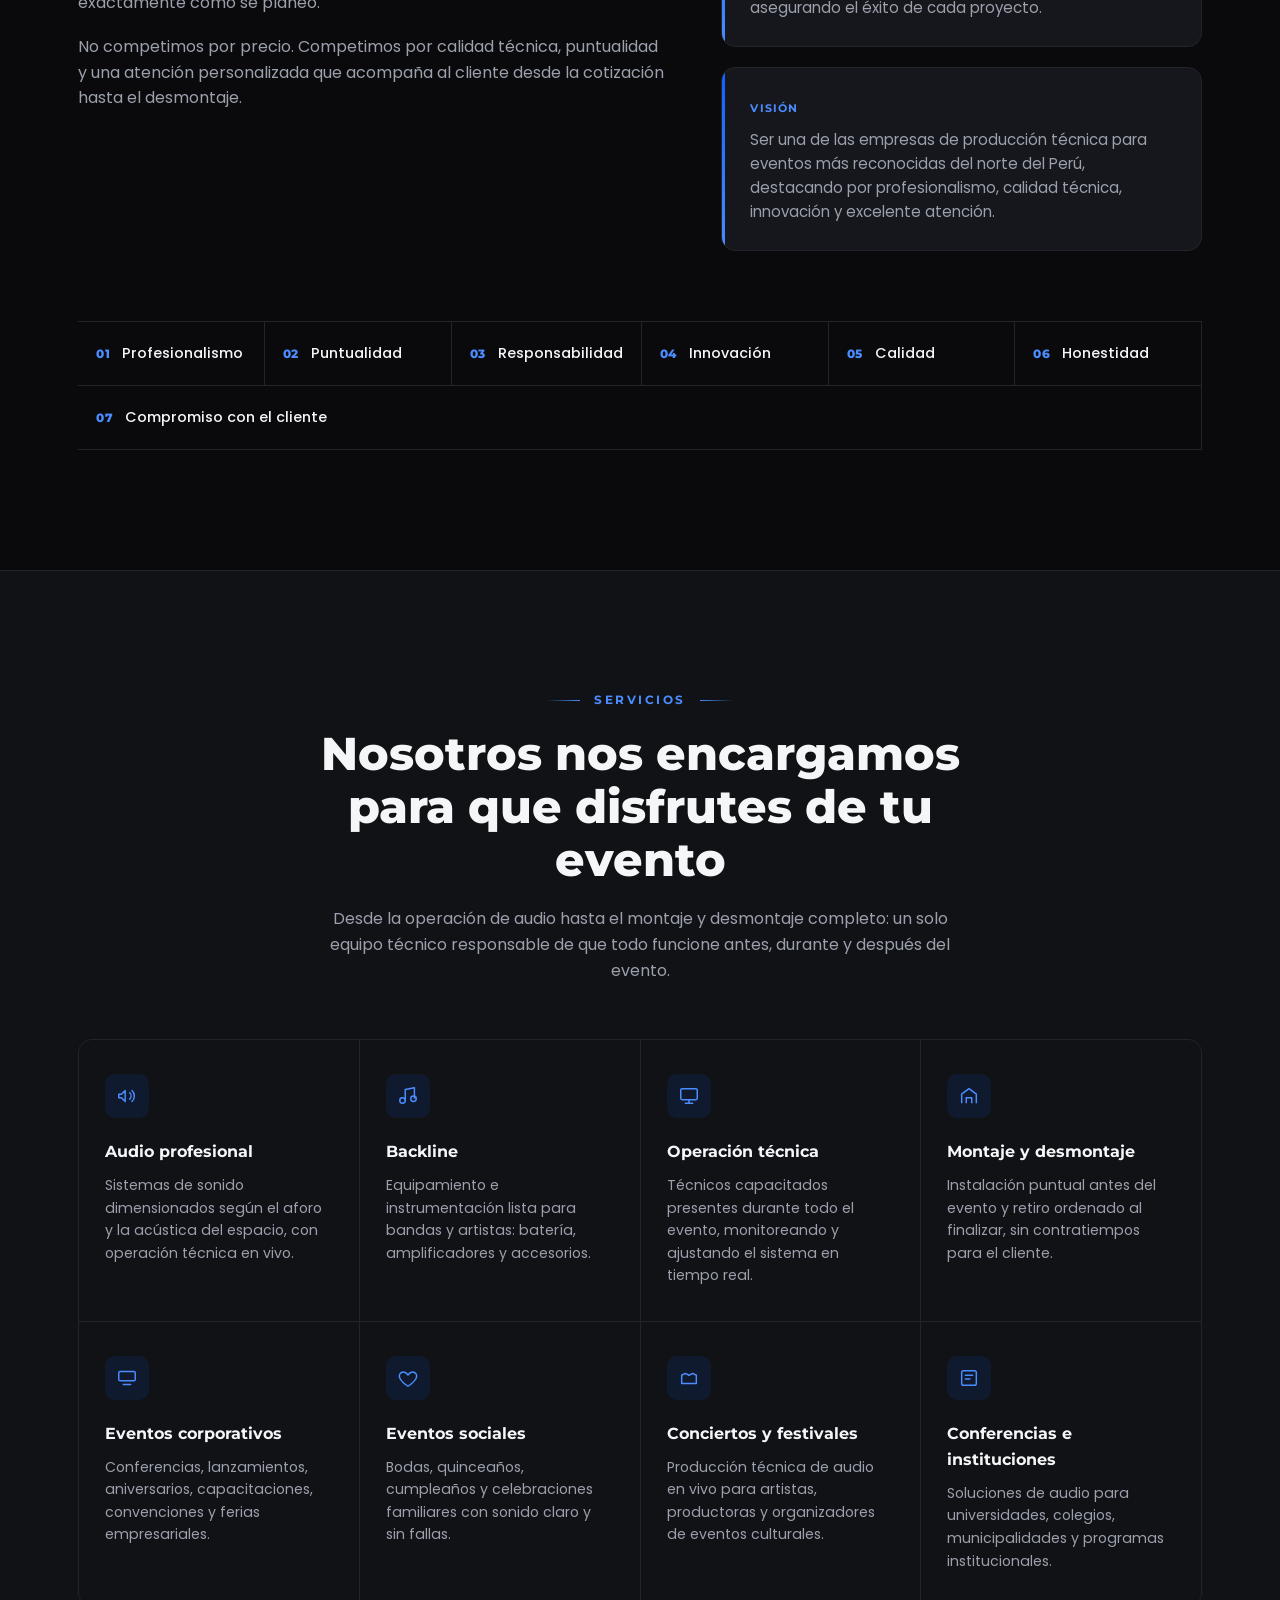
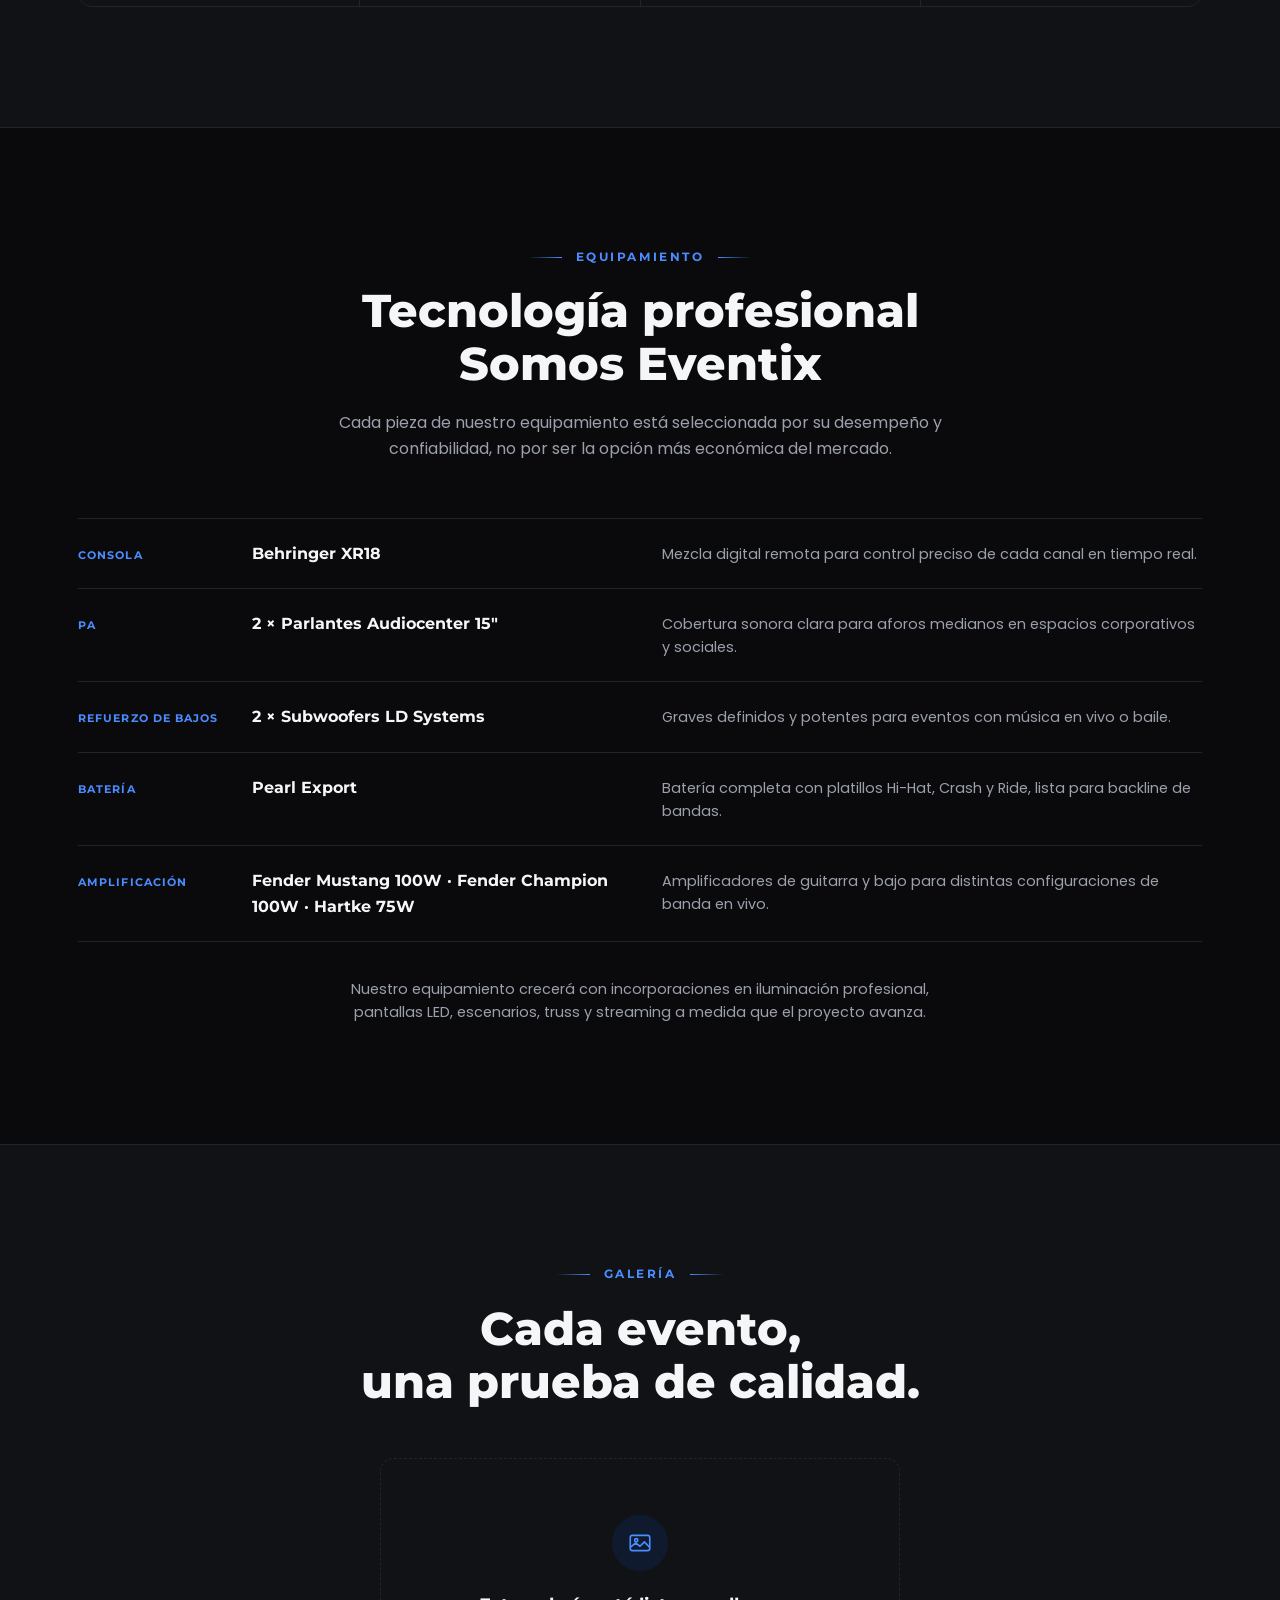
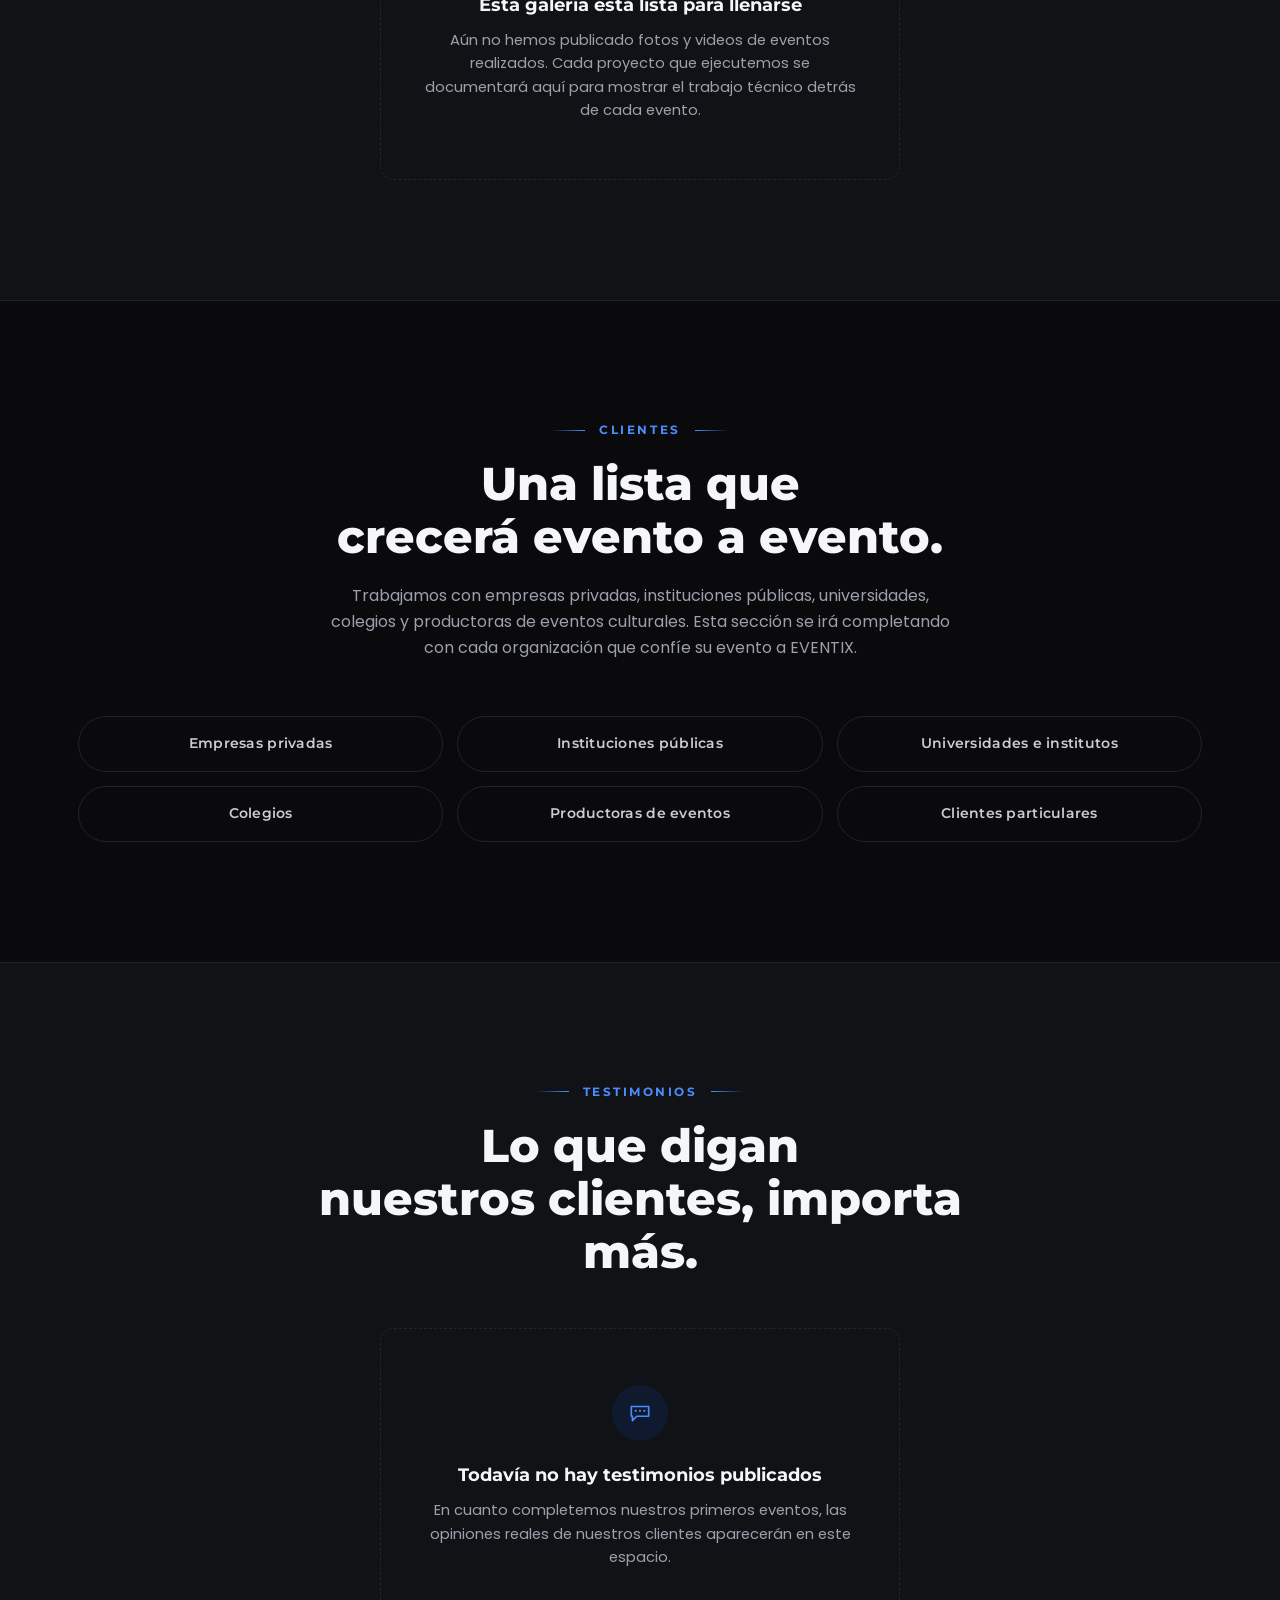
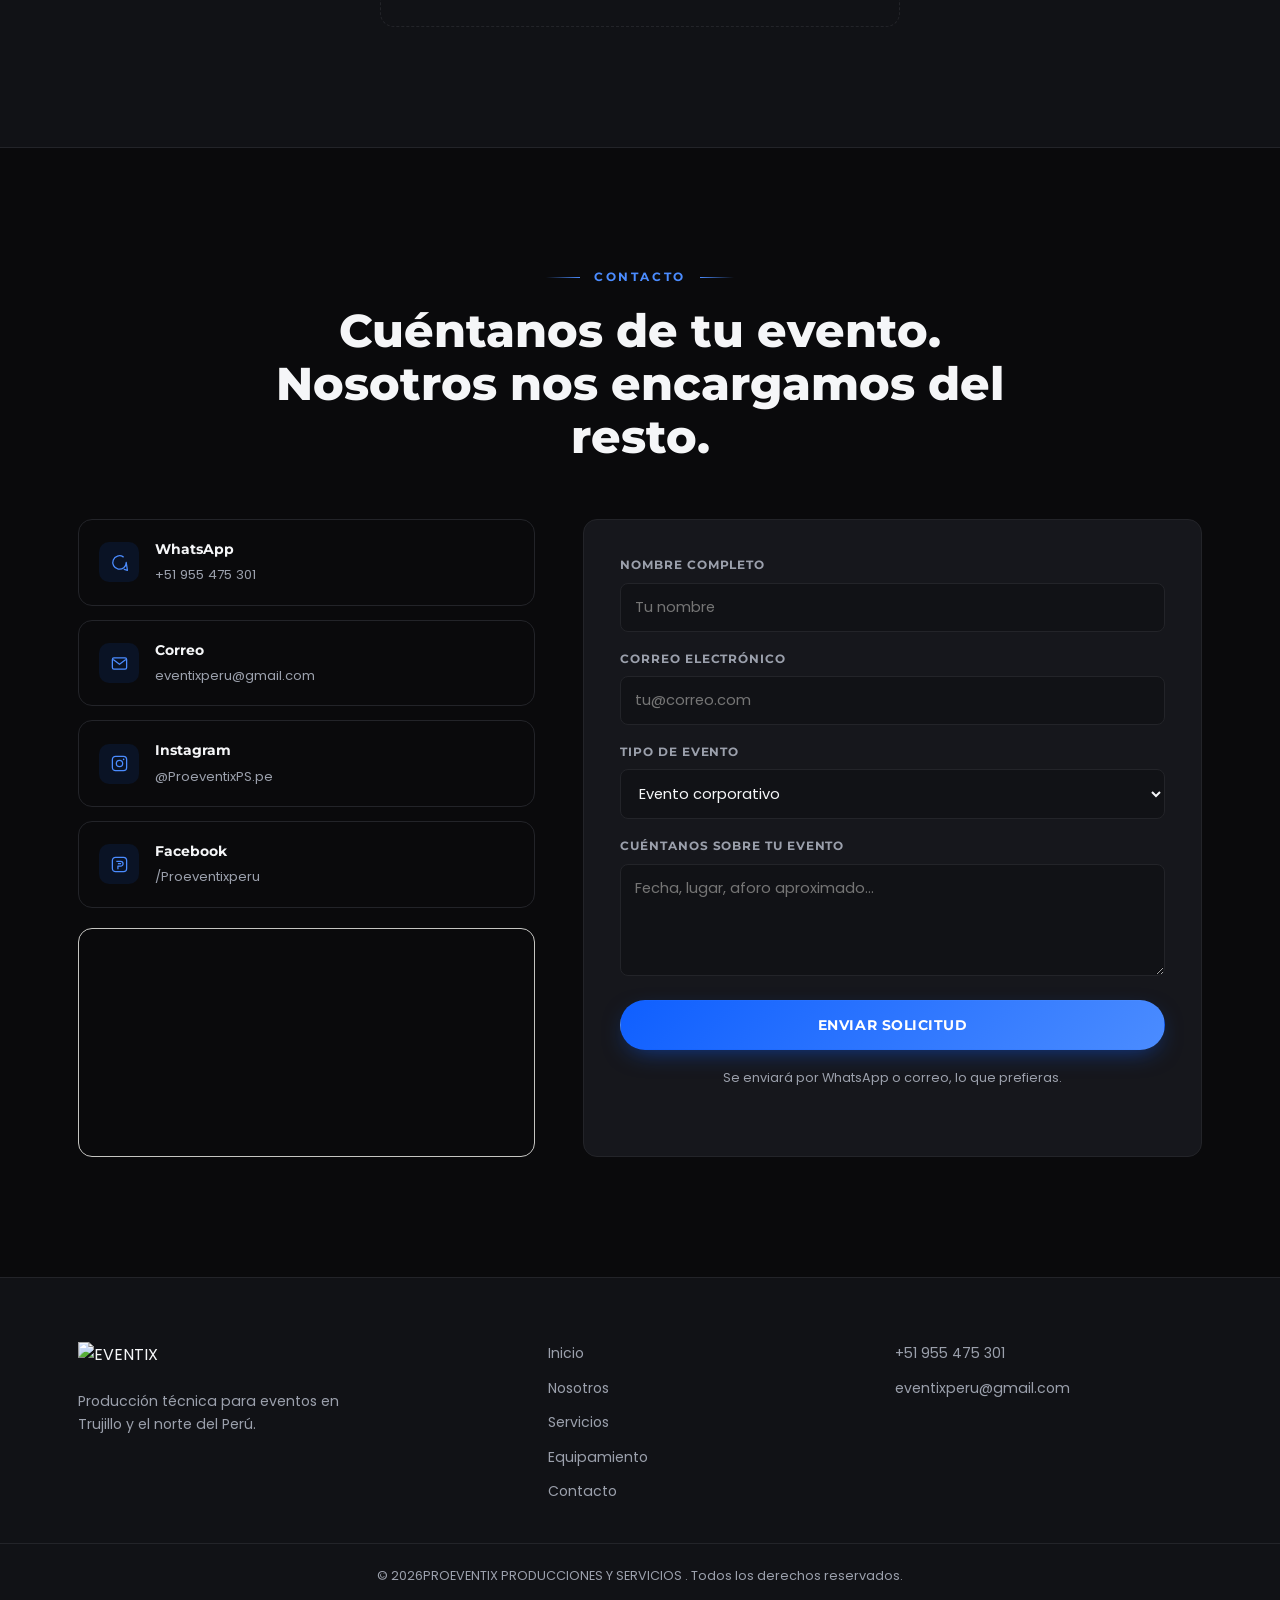
==== commit 49d180a1: "Actualiza textos de portada Eventix" ====
--- a/index.html
+++ b/index.html
@@ -3,7 +3,7 @@
 <head>
 <meta charset="UTF-8">
 <meta name="viewport" content="width=device-width, initial-scale=1.0">
-<title>EVENTIX | Producción Técnica para Eventos — Trujillo, Perú</title>
+<title>PROEVENTIX PRODUCCIONES Y SERVICIOS | Producción Técnica para Eventos — Trujillo, Perú</title>
 <meta name="description" content="EVENTIX brinda soluciones técnicas integrales para eventos corporativos, institucionales, académicos y sociales en Trujillo, Perú. Audio profesional, backline y producción técnica.">
 <link rel="icon" href="assets/logo.png" type="image/png">
 <link rel="preconnect" href="https://fonts.googleapis.com">
@@ -113,7 +113,7 @@
     <div class="about">
       <div class="about__text" data-reveal>
         <p>
-          EVENTIX es una empresa de producción técnica para eventos, creada para ofrecer
+          PROEVENTIX PRODUCCIONES Y SERVICIOS es una empresa de producción técnica para eventos, creada para ofrecer
           una alternativa profesional y confiable frente al alquiler informal de equipos en Trujillo.
           Trabajamos con tecnología profesional, personal capacitado y protocolos claros para que
           cada evento —corporativo, institucional, académico o social— salga exactamente como se planeó.
@@ -363,7 +363,7 @@
           </span>
           <span>
             <strong>Instagram</strong>
-            <small>@eventix.pe</small>
+            <small>@ProeventixPS.pe</small>
           </span>
         </a>
 
@@ -373,7 +373,7 @@
           </span>
           <span>
             <strong>Facebook</strong>
-            <small>/eventixperu</small>
+            <small>/Proeventixperu</small>
           </span>
         </a>
 
@@ -438,7 +438,7 @@
     </div>
   </div>
   <div class="footer__bottom">
-    <span>© <span id="year"></span> EVENTIX Perú. Todos los derechos reservados.</span>
+    <span>© <span id="year"></span>PROEVENTIX PRODUCCIONES Y SERVICIOS . Todos los derechos reservados.</span>
   </div>
 </footer>
 
